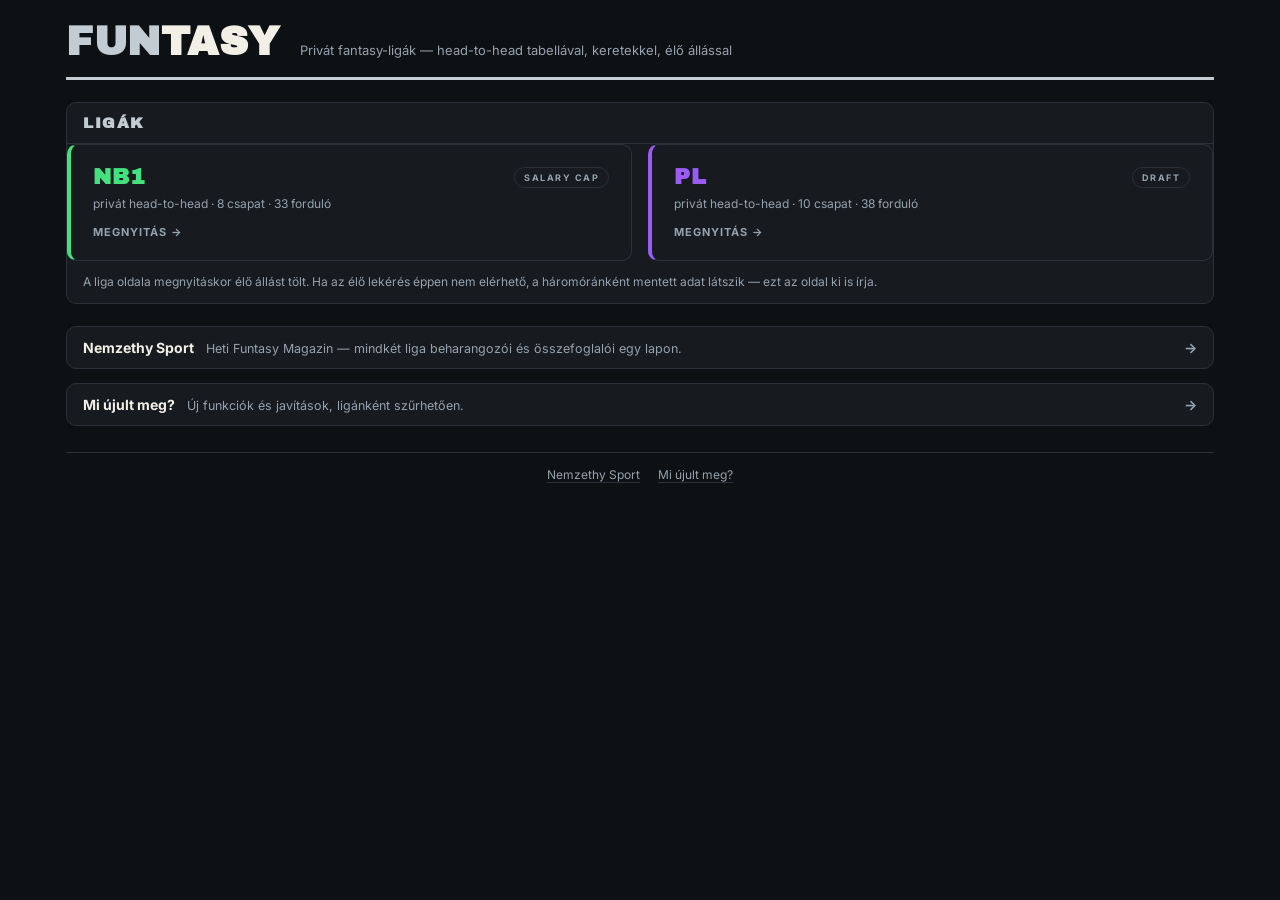
==== index.html @ 98ca0912 "One entry point for writing a piece, no article draft file naplo/cikk-elott.py is the first step of " ====
<!DOCTYPE html>
<html lang="hu">
<head>
<meta charset="UTF-8">
<meta name="viewport" content="width=device-width, initial-scale=1.0">
<title>FunTasy — ligák</title>
<link rel="preconnect" href="https://fonts.googleapis.com">
<link rel="preconnect" href="https://fonts.gstatic.com" crossorigin>
<!-- A betukeszlet-ivet NEM blokkolokent toltjuk. Egy sima <link rel=stylesheet>
     megallitja a lap megjeleneset, amig a Google valaszol: kimerve DOMContentLoaded
     57 ms helyett 12,6 MASODPERC, ha a fonts.googleapis.com nem elerheto - addig
     a lapon SEMMI nincs. A media="print" + onload trukk aszinkronna teszi: a
     tartalom azonnal latszik a tartalek betuvel (a `display=swap` miatt ugyis az
     lenne az elso festes), es a webfont akkor lep be, amikor megjott. -->
<link rel="stylesheet" media="print" onload="this.media='all';this.onload=null"
      href="https://fonts.googleapis.com/css2?family=Archivo+Black&family=Inter:wght@400;600;700&family=JetBrains+Mono:wght@500;700&display=swap">
<noscript><link rel="stylesheet"
      href="https://fonts.googleapis.com/css2?family=Archivo+Black&family=Inter:wght@400;600;700&family=JetBrains+Mono:wght@500;700&display=swap"></noscript>
<link rel="stylesheet" href="funtasy.css?v=115">
</head>
<body class="kezdolap">
<div class="wrap">
<noscript><div class="note nojs">Ehhez az oldalhoz <b>JavaScript</b> kell: a táblázatokat a
  böngésző tölti fel a mentett adatokból. JavaScript nélkül csak az üres keret látszik.</div></noscript>
<header>
  <h1><span class="fun">FUN</span>TASY</h1>
  <div class="sub">Privát fantasy-ligák — head-to-head tabellával, keretekkel, élő állással</div>
</header>

<div class="panel">
  <h2>Ligák</h2>
  <div class="ligakartyak" id="ligak"></div>
  <div class="note">A liga oldala megnyitáskor élő állást tölt. Ha az élő lekérés éppen
  nem elérhető, a háromóránként mentett adat látszik — ezt az oldal ki is írja.</div>
</div>

<a class="ujdonsagsor" href="nemzethy/">
  <span class="cim">Nemzethy Sport</span>
  <span class="leiras">Heti Funtasy Magazin — mindkét liga beharangozói és összefoglalói egy lapon.</span>
  <span class="tovabb">→</span>
</a>
<a class="ujdonsagsor" href="valtozasok/">
  <span class="cim">Mi újult meg?</span>
  <span class="leiras">Új funkciók és javítások, ligánként szűrhetően.</span>
  <span class="tovabb">→</span>
</a>
<div class="lablec" id="lablec"></div>
</div>

<script src="funtasy.js?v=115"></script>
<script>
// A kartyak ugyanabbol a listabol keszulnek, mint a liga-oldalak valtosavja
// (funtasy.js -> LIGAK), tehat uj liga felvetele ott egyetlen sor.
// A kartyan a liga neve mellett a JATEKMODJA is ott van (salary cap / draft),
// mert az mondja meg, milyen szabalyok szerint megy. Ha egyszer sok liga lesz,
// ugyanez a mezo (l.tipus) adja majd a csoportositast is.
document.getElementById('ligak').innerHTML = FunTasy.LIGAK.map(l =>
  `<a class="ligakartya" data-liga="${FunTasy.esc(l.id)}" data-tipus="${FunTasy.esc(l.tipus)}" href="${FunTasy.esc(l.mappa)}">
     <div class="fejsor">
       <h2>${FunTasy.esc(l.nev)}</h2>
       <span class="tipuscimke">${FunTasy.esc(l.tipusNev)}</span>
     </div>
     <div class="kartyaleiras">${FunTasy.esc(l.leiras)}</div>
     <span class="tovabb">Megnyitás →</span>
   </a>`).join('');
FunTasy.renderLablec('');
FunTasy.verzioOr();   // elavult lap -> egyszeri ujratoltes
</script>
</body>
</html>
---- funtasy.css ----
/* FunTasy Liga - kozos stiluslap.
   Hasznalja: index.html, draft.html.
   Korabban ez a blokk minden oldalban kulon szerepelt; azert kerult kulon
   fajlba, hogy a lapok ne tudjanak elcsuszni egymastol. Nincs build lepes:
   ez egy sima statikus fajl, amit a bongeszo <link>-kel tolt be. */
:root{--bg:#0B1F16;--panel:#12291D;--panel2:#0E2418;--line:#2E4A38;--ink:#F2EFE6;--dim:#9DB3A4;
--amber:#FFB020;--magenta:#E5378B;--win:#3DDC84;--lose:#E5533D;--draw:#9DB3A4;
--valtozo:#FFC24B;--ideiglenes:#FF8A3D;
/* Betukeszletek EGY helyen, tartalek-sorral. Ket ok:
   1. A Google Fonts kulso szolgaltatas - ha lassu vagy nem elerheto, a
      `display=swap` miatt a tartalek betuvel indul a lap. Tartalek nelkul az
      a bongeszo alapertelmezese (tipikusan talpas Times), vagyis a szamok
      hirtelen mas szelesseggel allnak: a tablazat ugral egyet.
   2. A harom csalad korabban 60+ helyen volt beirva; egy csere 60 helyen
      jelentett szerkesztest. */
--fo:Inter,system-ui,-apple-system,"Segoe UI",Roboto,sans-serif;
--mono:"JetBrains Mono",ui-monospace,SFMono-Regular,Menlo,Consolas,monospace;
--cim:"Archivo Black",Impact,system-ui,sans-serif}
/* ===== Liga-temak =====
   Az alapertelmezett (a :root fenti szinei) az NB1-oldal. A PL-oldal a
   body.liga-pl osztallyal a Premier League szinvilagara valt: lila alap,
   PL-zold kiemeles, cian cimke. A valtozonevek tortenetiek (--amber a fo
   kiemeles, --magenta a masodlagos), az ertekuk temankent mas. */
body.liga-pl{--bg:#150B22;--panel:#1F1233;--panel2:#180D29;--line:#3C2B5E;
  --amber:#00E08C;--magenta:#3EDBE0}
/* A kezdolap egyik ligahoz sem tartozik, ezert sajat, SEMLEGES palettat kap
   (grafit alap, ezustos kiemeles). Enelkul az alapertelmezett :root szineit
   hasznalna, vagyis ugy nezne ki, mintha az NB1 oldala volna. Igy a lapon a
   ket ligaszin (zold / lila) az egyetlen szinfolt - epp azt kell nezni. */
body.kezdolap{--bg:#0E1114;--panel:#171B20;--panel2:#12161A;--line:#2A3138;
  --ink:#F2EFE6;--dim:#95A1AC;--amber:#C3CBD3;--magenta:#8B98A5}
/* Az NB1-oldal cime trikolor: FUN piros, TASY feher (alapszin), NB1 zold.
   Csak a cim harom betucsoportja - kiemelesre a piros szandekosan nincs
   hasznalva, hogy ne hasson felszolitasnak. */
body.liga-nb1 h1 .fun{color:#E0433D}
body.liga-nb1 h1 .tag{color:#43E27F}
*{box-sizing:border-box;margin:0;padding:0}
/* NINCS overflow-x:hidden. Egy ideig itt allt, hogy semmi ne tudjon
   oldalra kilogni - csakhogy az iOS Safari a html-re tett vizszintes
   vagastol sajat gorgeto-dobozza teszi az elemet, es a lendulettel valo
   gorgetes elromlik: a lap nem indul el, megremeg, elindul, majd
   visszaszalad. A leghosszabb lapon a legrosszabb.
   Amit vedett volna, azt most meres orzi (tesztek/vizszintes.teszt.js):
   egyetlen oldal sem log ki oldalra 320 pixelen sem, nyitott meccs-
   adatlappal sem - tehat a vagasra nem volt szukseg, csak a kara volt meg. */
html,body{max-width:100%}
img,table{max-width:100%}
body{background:var(--bg);color:var(--ink);font-family:var(--fo);min-height:100vh}
.wrap{max-width:1180px;margin:0 auto;padding:20px 16px 60px}
/* JS nelkul a lapon csak az ures vaz all (a tablazatokat a bongeszo tolti
   fel a mentett adatbol). Ne ugy nezzen ki, mintha elromlott volna: mondjuk
   meg. Csak <noscript>-ben latszik, tehat a rendes latogatot nem zavarja. */
.nojs{margin:0 0 18px;border-left:3px solid var(--amber);padding-left:10px}
header{display:flex;flex-wrap:wrap;align-items:baseline;gap:12px 20px;border-bottom:3px solid var(--amber);padding-bottom:14px;margin-bottom:22px}
h1{font-family:var(--cim);font-size:clamp(26px,5vw,40px);letter-spacing:.5px}
h1 .fun{color:var(--amber)}h1 .tag{color:var(--magenta)}
.sub{color:var(--dim);font-size:13px}
#status{font:500 12px var(--mono);color:var(--dim);width:100%;min-height:16px}
#status.err{color:var(--lose)}#status.ok{color:var(--win)}
/* Nem hiba, de nem is naprakesz: a fordulo lezarult, a tarolt adatban meg
   nincs benne az eredmeny (a gyujto 3 orankent fut). */
#status.varakozik{color:var(--amber)}
.grid{display:grid;grid-template-columns:minmax(0,1.4fr) minmax(0,1fr);gap:22px}
.grid>*{min-width:0}
@media(max-width:900px){
  /* Egy oszlop: a ket burkolo div `display:contents`-szel eltunik a
     layoutbol, igy a panelek KOZVETLEN flex-elemek lesznek, es az `order`
     rajuk hat. Enelkul a bal oszlop egesze elozne meg a jobbat, es a
     jatekoslista a lap kozepere kerulne. */
  .grid{display:flex;flex-direction:column}
  .grid>div{display:contents}
  #jlPanel{order:9}
}
.panel{min-width:0;background:var(--panel);border:1px solid var(--line);border-radius:10px;overflow:hidden;margin-bottom:22px}
.panel h2{min-width:0;flex-wrap:wrap;font-family:var(--cim);font-size:15px;letter-spacing:1.5px;text-transform:uppercase;color:var(--amber);
padding:12px 16px;border-bottom:1px solid var(--line);display:flex;align-items:center;gap:10px}
table{width:100%;border-collapse:collapse;font-size:14px}
th{font:600 11px var(--fo);letter-spacing:1px;text-transform:uppercase;color:var(--dim);text-align:right;padding:8px 10px;border-bottom:1px solid var(--line)}
th:first-child,th:nth-child(2){text-align:left}
td{padding:9px 10px;border-bottom:1px solid var(--panel2);text-align:right;font-family:var(--mono);font-size:13.5px}
td.name{font-family:var(--fo);font-weight:700;text-align:left;font-size:14px}
/* A flex a monogram vedelme miatt kell (kulonben a sor vegi ellipszis
   eppen azt vagja le) - DE flex konteneren a szoveg es a span kozotti
   szokoz elveszik, ezert a tavolsagot gap adja. E nelkul "WhiteARS" allt
   a "White ARS" helyett.

   A FLEX A CELLAN BELUL VAN, NEM A CELLAN. Amig a `td.name` maga volt a
   flex kontener, a cella kikerult a tablazat-elrendezesbol (a bongeszo
   nevtelen tablazat-cellaba burkolja), es IPHONE-ON A RAGADAS NEM MUKODOTT
   rajta: vizszintes gorgetesnel a SZAKVEZETO fejlec allva maradt (azon
   nincs flex), a nevek viszont elcsusztak a szamok ala. Chromiumban ez nem
   latszott - ott a sticky a flexes cellan is fog. */
td.name .nevsor{display:flex;align-items:center;min-width:0;gap:6px}
/* a poszt-chip sajat margoja a gap-pel duplazna */
td.name .ppos{margin-right:0}
td.rank{text-align:left;color:var(--dim);width:30px}
tr.leader td.rank{color:var(--amber)}
td.pont{color:var(--amber);font-weight:700;font-size:15px}
.pos{color:var(--win)}.neg{color:var(--lose)}
/* A pont-bontas egy sora kaphat allapot-jelzest. Ma egy hasznalja: a PL
   bonusz-sora. Az FPL a bonuszt a meccs alatt is szamolja a BPS-tablabol
   (tehat percrol percre valtozhat), lefujaskor rogzul, es csak kesobb, az
   atnezes utan lesz hivatalos. A HARMADIK allapot - a mar hivatalos bonusz -
   szandekosan JELOLETLEN: a szezon nagy reszeben minden bonusz vegleges,
   igy a jeloles ritka, es ezert feltuno.
   A ket szin temafuggetlen (az --amber ligankent mast jelent), es sosem all
   magaban: a sor neve melle mindig kerul rovid magyarazo szoveg is. */
.acctable td.b-valtozik,.acctable .sormegj.b-valtozik{color:var(--valtozo)}
.acctable td.b-ideiglenes,.acctable .sormegj.b-ideiglenes{color:var(--ideiglenes)}
.acctable .sormegj{font-size:11px;font-weight:500}
/* ===== Lablec (mindharom oldalon + a valtozasnaplon) ===== */
.lablec{margin-top:26px;padding-top:14px;border-top:1px solid var(--line);
  font-size:12px;color:var(--dim);text-align:center}
.lablec a{color:var(--dim);text-decoration:none;border-bottom:1px solid var(--line)}
.lablec a:hover{color:var(--ink);border-bottom-color:var(--dim)}
.lablec a + a{margin-left:18px}

/* ===== Valtozasnaplo =====
   Felhasznaloi naplo, ket szurosorral: tipus es liga. A liga CIMKE, tehat
   egy bejegyzes tobbhoz is tartozhat, es barmelyikre szurve elojon.
   A .panel-nek nincs sajat belso margoja (a gyerekei adjak), ezert itt
   minden sav maga gondoskodik rola - kulonben a szoveg a keretnek er. */
.vlt-szurok{display:flex;flex-wrap:wrap;gap:14px 32px;padding:16px 20px;
  border-bottom:1px solid var(--line)}
.vlt-szurocsoport{display:flex;align-items:center;gap:10px}
/* A ket szurosor kulon-kulon "Mind" gombbal indul; felirat nelkul nem
   derulne ki, melyik mihez tartozik. */
.vlt-szurocim{font:700 10px var(--fo);letter-spacing:1.5px;text-transform:uppercase;
  color:var(--dim);white-space:nowrap}
.vlt-szurosor{display:flex;flex-wrap:wrap;gap:6px}
.vlt-chip{background:var(--panel2);border:1px solid var(--line);color:var(--dim);
  padding:5px 13px;border-radius:999px;cursor:pointer;font:600 12px var(--fo)}
.vlt-chip:hover{color:var(--ink);border-color:var(--dim)}
.vlt-chip.on{background:var(--ink);border-color:var(--ink);color:var(--bg)}
/* A ligak kulon-kulon kapcsolhatok (tobb is lehet egyszerre), a tipus viszont
   egy valasztas. A pipa teszi lathatova, hogy itt tobbet is be lehet jelolni;
   a "Mind" gomb (az elso) nem kap pipat, mert az a kijelolesek torlese. */
#ligaSzuro .vlt-chip.on:not(:first-child)::before{content:'✓ ';font-weight:700}
.vlt-ures{color:var(--dim);font-size:13px;padding:22px 20px;line-height:1.5}
.vlt-datum{font:700 10px var(--mono);letter-spacing:1.5px;text-transform:uppercase;
  color:var(--dim);background:var(--panel2);padding:9px 20px;
  border-bottom:1px solid var(--line)}
.vlt-tetel{padding:18px 20px;border-bottom:1px solid var(--line)}
.vlt-nap:last-child .vlt-tetel:last-child{border-bottom:0}
.vlt-fejsor{display:flex;flex-wrap:wrap;gap:6px;align-items:center;margin-bottom:8px}
.vlt-tipus{font:700 9px var(--fo);letter-spacing:1.5px;text-transform:uppercase;
  padding:3px 9px;border-radius:999px;border:1px solid currentColor}
.vlt-tipus.t-funkcio{color:var(--win)}
.vlt-tipus.t-bugfix{color:var(--valtozo)}
.vlt-liga{font:700 9px var(--mono);letter-spacing:1px;text-transform:uppercase;
  color:var(--dim);background:var(--panel2);border:1px solid var(--line);
  padding:3px 8px;border-radius:999px}
.vlt-tetel h3{font:700 15px var(--fo);margin:0 0 5px;line-height:1.35}
.vlt-tetel p{font-size:13px;color:var(--dim);line-height:1.6;margin:0;max-width:68ch}
/* A kezdolapi sor a naplohoz. Szandekosan NEM liga-kartya: a ligak a fo
   dolog a lapon, ez csak egy melleklet - ugyanakkora kartyakent elvinne a
   figyelmet. */
.ujdonsagsor{display:flex;align-items:baseline;gap:12px;margin-top:14px;
  padding:12px 16px;background:var(--panel);border:1px solid var(--line);
  border-radius:10px;text-decoration:none;color:var(--dim)}
.ujdonsagsor:hover{border-color:var(--dim)}
.ujdonsagsor:hover .cim{color:var(--ink)}
.ujdonsagsor .cim{font:700 14px var(--fo);color:var(--ink)}
.ujdonsagsor .leiras{font-size:12.5px;flex:1}
.ujdonsagsor .tovabb{font:700 14px var(--fo)}
@media(max-width:520px){
  .vlt-szurok{gap:12px 0;flex-direction:column;padding:14px 14px}
  .vlt-szurocsoport{align-items:flex-start;flex-direction:column;gap:6px}
  .vlt-datum{padding:8px 14px}
  .vlt-tetel{padding:15px 14px}
  .vlt-tetel p{font-size:12.5px}
  .ujdonsagsor{flex-direction:column;gap:4px}
  .ujdonsagsor .tovabb{display:none}
}
.clickable{cursor:pointer;text-decoration:underline;text-decoration-color:var(--line);text-underline-offset:3px}
.clickable:hover{color:var(--amber)}
.form{display:inline-flex;gap:3px;vertical-align:middle}
.dot{width:9px;height:9px;border-radius:2px;display:inline-block}
.dot.GY{background:var(--win)}.dot.V{background:var(--lose)}.dot.D{background:var(--draw)}
.roundnav{display:flex;align-items:center;gap:8px;margin-left:auto}
.roundnav button{background:var(--panel2);border:1px solid var(--line);color:var(--ink);width:30px;height:30px;border-radius:6px;cursor:pointer;font-size:15px}
.roundnav select{background:var(--panel2);border:1px solid var(--line);color:var(--ink);padding:5px 8px;border-radius:6px;font:600 13px var(--fo)}
.match{display:grid;grid-template-columns:1fr auto 1fr;align-items:center;gap:10px;padding:13px 16px;border-bottom:1px solid var(--panel2);cursor:pointer}
.match:hover{background:var(--panel2)}
/* A nev+monogram par: a NEV rovidul (.nv), a monogram sosem - szuk helyen
   eppen az azonositja a csapatot. Ezert flex, nem text-align. */
.match .h,.match .v{display:flex;align-items:center;gap:0;font-weight:700;min-width:0}
.match .h{justify-content:flex-end}
.match .v{justify-content:flex-start}
.nv{min-width:0;overflow:hidden;text-overflow:ellipsis;white-space:nowrap}
.mgr{flex:none}
.match .winner{color:var(--amber)}
.score{font-family:var(--mono);font-weight:700;font-size:16px;background:var(--panel2);border:1px solid var(--line);border-radius:6px;padding:5px 10px;white-space:nowrap;min-width:130px;text-align:center}
.score .na{color:var(--dim);font-weight:500}
.matrix{padding:14px;overflow-x:auto;-webkit-overflow-scrolling:touch}
.tablewrap{overflow-x:auto;-webkit-overflow-scrolling:touch;max-width:100%}
.tablewrap table{min-width:100%}
/* A RAGADO CELLAKHOZ `separate` KELL. A WebKit (tehat iPhone-on MINDEN
   bongeszo, a Chrome is) `border-collapse:collapse` mellett nem ragasztja
   megbizhatoan a tablazat-cellakat. Megmerve: a `separate` +
   `border-spacing:0` a rajzolaton semmit nem valtoztat (tabla 310x652 px,
   sormagassag 35 px mindket modban) - a keretek a td/th sajat
   border-bottom-jabol jonnek, felso keret nincs, tehat nincs mit
   megdupláznia. */
.tablewrap table,.matrix table{border-collapse:separate;border-spacing:0}
/* Vizszintes gorgetesnel a HELYEZES es a NEV all - a tobbi oszlop csuszik
   alattuk. A ket ragadt oszlop nem allhat ugyanazon a `left:0`-n: a helyezes
   (magasabb z-index) rafeklidt a nevre, es a nev eleje eltunt alatta. Ezert
   kap a helyezes ROGZITETT szelesseget, es pont ennyi a nev eltolasa.
   A jobb szeli vonal mutatja, hol vegzodik az allo resz. */
.tablewrap td.rank,.tablewrap th:first-child{position:sticky;left:0;background:var(--panel);z-index:2;width:34px;min-width:34px;max-width:34px;box-sizing:border-box}
.tablewrap td.name,.tablewrap th:nth-child(2){position:sticky;left:34px;background:var(--panel);z-index:1;box-shadow:1px 0 0 var(--line)}
.matrix table{font-size:11px}
/* Ugyanaz a gorgetes az EGYMAS ELLEN tablaban: a sor eleji nev all. */
.matrix tr>th:first-child{position:sticky;left:0;background:var(--panel);z-index:1;box-shadow:1px 0 0 var(--line)}
.matrix td,.matrix th{padding:5px 6px;text-align:center;font-family:var(--mono)}
.matrix td.w{color:var(--win)}.matrix td.l{color:var(--lose)}.matrix td.d{color:var(--draw)}.matrix td.x{color:#3a5245}
.matrix td.mx{cursor:pointer}
.matrix td.mx:hover{background:var(--panel2);outline:1px solid var(--line)}
.note{color:var(--dim);font-size:12px;padding:12px 16px;line-height:1.5}

/* ===== Ligavalto sav (minden liga-oldal tetejen) es a kezdolap =====
   A sav tartalma a funtasy.js LIGAK listajabol keszul, tehat uj liga
   felvetelehez itt nincs teendo. Az aktiv ful az adott liga sajat
   kiemelo szinet kapja (--amber temankent mas). */
/* EGY SOR, mindig. Korabban flex-wrap:wrap allt itt, es keskeny kepernyon az
   ujsag gombja onallo, harmadik sorba esett - nem oda tervezve, hanem mert
   nem fert ki. A ligafulek sava zsugorodhat es gorgethet, a gomb nem. */
.liganav{display:flex;align-items:center;gap:14px;margin-bottom:16px;flex-wrap:nowrap}
.liganav .markanev{font-family:var(--cim);font-size:12px;letter-spacing:2px;
  color:var(--dim);text-decoration:none;text-transform:uppercase}
.liganav .markanev:hover{color:var(--ink)}
.liganav .ligak{display:flex;gap:6px;overflow-x:auto;min-width:0;flex:0 1 auto;
  scrollbar-width:none}
.liganav .ligak::-webkit-scrollbar{display:none}
.ligalink{padding:5px 13px;border:1px solid var(--line);border-radius:999px;color:var(--dim);
  text-decoration:none;font:600 12px var(--fo);white-space:nowrap;transition:color .12s,border-color .12s}
.ligalink:hover{color:var(--ink);border-color:var(--dim)}
.ligalink.on{background:var(--amber);border-color:var(--amber);color:#12140F;font-weight:700}
/* Az ujsag a felso sav jobb szelen: nem ligaful, hanem sajat belepesi pont,
   ezert masik forma - kitoltott helyett keretes, a liga kiemelo szinevel. */
.ujsaglink{margin-left:auto;flex:none;padding:5px 14px;border:1px solid var(--amber);
  border-radius:999px;color:var(--amber);text-decoration:none;font:700 12px var(--fo);
  white-space:nowrap;transition:background .12s,color .12s}
.ujsaglink:hover{background:var(--amber);color:#12140F}
.ujsaglink.on{background:var(--amber);color:#12140F}
/* Keskeny kepernyon a liga neve lemarad a gombrol (ugyis azon a liga oldalan
   allsz), es a markanev is zsugorodik - igy a sav egy sor marad 320 pixelen is. */
@media(max-width:430px){
  .liganav{gap:9px}
  .ujsaglink{padding:5px 11px;font-size:11.5px}
  .ujsagliga{display:none}
  .liganav .markanev{font-size:11px;letter-spacing:1px}
  .ligalink{padding:5px 10px;font-size:11.5px}
}

/* Kezdolap: ligavalaszto kartyak. A bal szeli sav az adott liga szine -
   ezek a temak fo kiemelo szinei (a kezdolapnak nincs sajat ligateamaja). */
.ligakartyak{display:grid;grid-template-columns:repeat(auto-fit,minmax(250px,1fr));gap:16px}
.ligakartya{display:block;text-decoration:none;color:inherit;background:var(--panel);
  border:1px solid var(--line);border-left:4px solid var(--dim);border-radius:10px;
  padding:20px 22px;transition:transform .12s,border-color .12s,background .12s}
.ligakartya:hover{transform:translateY(-2px);background:var(--panel2)}
.ligakartya .fejsor{display:flex;align-items:center;justify-content:space-between;gap:10px;margin-bottom:6px}
.ligakartya h2{font-family:var(--cim);font-size:22px;letter-spacing:1px;border:0;padding:0}
/* A ligatipus (salary cap / draft) nem dísz: ez mondja meg, milyen szabalyok
   szerint megy a liga. Ezert a kartyan is ott a helye, nem csak az alcimben. */
.tipuscimke{font:700 9px var(--fo);letter-spacing:1.5px;text-transform:uppercase;color:var(--dim);
  border:1px solid var(--line);border-radius:999px;padding:4px 9px;white-space:nowrap}
.ligakartya .kartyaleiras{font-size:12px;color:var(--dim);line-height:1.5}
.ligakartya .tovabb{display:inline-block;margin-top:12px;font:700 11px var(--fo);letter-spacing:1px;
  text-transform:uppercase;color:var(--dim)}
.ligakartya[data-liga="nb1"]{border-left-color:#43E27F}
.ligakartya[data-liga="nb1"]:hover{border-color:#43E27F}
.ligakartya[data-liga="nb1"] h2{color:#43E27F}
.ligakartya[data-liga="pl"]{border-left-color:#9B5CF6}
.ligakartya[data-liga="pl"]:hover{border-color:#9B5CF6}
.ligakartya[data-liga="pl"] h2{color:#9B5CF6}
.ligakartya:hover .tovabb{color:var(--ink)}

.mgr{display:inline-block;font:700 9px var(--mono);color:var(--dim);background:var(--panel2);
  border:1px solid var(--line);border-radius:3px;padding:1px 4px;margin-left:5px;vertical-align:middle;letter-spacing:.5px}
/* ===== overlay ===== */
.ov{position:fixed;inset:0;background:rgba(0,0,0,.75);display:none;align-items:flex-start;justify-content:center;padding:24px 12px;overflow-y:auto;-webkit-overflow-scrolling:touch;z-index:50;overscroll-behavior:contain}
.ov.open{display:flex}
.modal{background:var(--panel);border:1px solid var(--amber);border-radius:10px;width:100%;max-width:940px;padding:20px;position:relative}
.mclose{position:absolute;top:10px;right:14px;background:none;border:0;color:var(--dim);font-size:26px;cursor:pointer;line-height:1}
.mclose:hover{color:var(--ink)}
.mback{position:absolute;top:12px;right:48px;background:var(--panel2);border:1px solid var(--line);color:var(--ink);
  font-size:15px;line-height:1;padding:4px 10px;border-radius:6px;cursor:pointer}
.mback:hover{border-color:var(--amber)}
.mtitle{font-family:var(--cim);color:var(--amber);font-size:17px;margin-bottom:3px;padding-right:96px}
.msub{font-size:12px;color:var(--dim);margin-bottom:14px}
/* "frissítés… 1,2 mp" a modal alcime mellett, amig a percre friss lekeres
   tart. Csak lassu valasznal jelenik meg (lasd FunTasy.lassuJelzo). */
.frissjel{margin-left:8px;padding:1px 7px;border-radius:999px;
  background:var(--panel2);border:1px solid var(--line);
  font:500 11px var(--mono);color:var(--amber);white-space:nowrap}
.tabs{display:flex;gap:6px;margin-bottom:14px;flex-wrap:wrap}
.tab{background:var(--panel2);border:1px solid var(--line);color:var(--dim);padding:6px 14px;border-radius:6px;cursor:pointer;font:600 13px var(--fo)}
.tab.on{background:var(--amber);color:#1A1200;border-color:var(--amber)}
.sqwrap{display:grid;grid-template-columns:minmax(0,1fr) minmax(0,1fr);gap:20px}
.sqwrap>*{min-width:0}
.sqwrap.one{grid-template-columns:1fr;max-width:460px}
@media(max-width:760px){.sqwrap{grid-template-columns:minmax(0,1fr)}}
.sqcol h3{font-family:var(--cim);font-size:14px;letter-spacing:1px;color:var(--amber);padding-bottom:8px;
margin-bottom:6px;border-bottom:1px solid var(--line);display:flex;justify-content:space-between;align-items:baseline}
.sqcol h3 span{font-family:var(--mono);color:var(--ink);font-size:15px}
.plr{display:flex;align-items:center;gap:8px;padding:5px 4px;border-bottom:1px solid var(--panel2);font-size:13px}
.plr .nm{flex:1;min-width:0;overflow:hidden;text-overflow:ellipsis;white-space:nowrap}
.plr .tm{color:var(--dim);font-size:11px}
/* A jatekos harom szama elo forduloban (PL): jatszott perc, a meccs oraja,
   kezdo volt-e. Nyers ertekek - a ketto osszehasonlitasabol latszik, hogy
   palyan van-e; nem ertelmezunk helyette. */
.plr .perc{font-family:var(--mono);font-size:11.5px;color:var(--dim);
  text-align:right;white-space:nowrap;min-width:30px}
.plr .perc.mora{min-width:34px}
.plr .kezd{font:700 9px var(--fo);color:var(--dim);min-width:30px;text-align:center}
/* A perc-oszlopok fejlecsora: ugyanaz a racs, de cimkevel. Nem kattinthato,
   es halvanyabb a jatekossoroknal, hogy ne vigye el a figyelmet. */
.plr.plrfej{font:700 9px var(--fo);color:var(--dim);opacity:.75;
  padding:2px 4px 3px;border-bottom:1px solid var(--line);cursor:default}
/* A cimke nem lehet szelesebb a maga oszlopanal, kulonben elcsuszik a fejlec
   a szamoktol (a perccellak.teszt.js kozeppontra meri) - ezert nincs
   nagybetusites es betukoz, es ezert 30px a .kezd oszlop. */
.plrfej .perc,.plrfej .kezd,.plrfej .pts{font:inherit;color:inherit}
/* A jatekos meccse a pont-bontas folott: "ARS 2-1 BRE - 70. perc".
   Dupla forduloban ket sor kerul egymas ala. A nev NEM lehet .meccsfej:
   az a meccs-modal allas-doboza (lentebb), es a hatteres-lekerekitett
   stilusa rakaszkadolt erre a sorra - ugyanaz az utkozesfajta, mint
   egykor a .pos/.ppos. */
.bontasmeccs{display:flex;justify-content:space-between;align-items:baseline;gap:8px;
  font:600 11px var(--fo);color:var(--dim);padding:4px 6px;
  border-bottom:1px solid var(--line)}
.bontasmeccs b{font-family:var(--mono);font-weight:700;font-size:12.5px;color:var(--ink)}
.bontasmeccs .ora{font-family:var(--mono);color:var(--dim);white-space:nowrap}
.plr .pts{font-family:var(--mono);font-weight:700;min-width:52px;text-align:right}
/* ===== Zarasi valtozasok panel (PL fooldal) ===== */
/* A belso margokat a savok adjak (a .panel-nek nincs sajatja - ez a
   changelognal mar egyszer elcsuszott). */
#zarasSzuro{display:flex;gap:6px;flex-wrap:wrap;margin:2px 16px 4px}
#zarasBody{padding:0 16px 12px}
/* kattinthato nev a zarasi listaban: a jatekos a profiljat, a szakvezeto a
   keretet nyitja - ugyanaz a viselkedes, mint az oldal tobbi listajaban */
.kattint{cursor:pointer}
.kattint:hover{text-decoration:underline}
.zlista{display:grid;grid-template-columns:repeat(auto-fill,minmax(230px,1fr));gap:4px 22px}
.zcsapat h3{font-family:var(--cim);font-size:12px;letter-spacing:1px;color:var(--amber);
  margin:10px 0 2px}
.zsor{display:flex;align-items:center;gap:8px;padding:4px 2px;font-size:13px;
  border-bottom:1px solid var(--panel2)}
.zsor .znev{flex:1;min-width:0;overflow:hidden;text-overflow:ellipsis;white-space:nowrap}
.zsor .zert{font-family:var(--mono);font-size:12px;color:var(--dim);white-space:nowrap}
.zsor .zdiff{font-family:var(--mono);font-weight:700;min-width:34px;text-align:right}
.zsor .zirany{font:600 11px var(--fo);color:var(--dim)}
.zsor .zirany.pos{color:var(--win)}
/* ---- "Valtoztatasok" ful ----
   EGY OSZLOP, novekvo fordulo-sorrendben - ugyanugy, mint a Fordulok fulon.
   Az elso valtozat ket oszlopba tordelte a blokkokat es a legfrissebbel
   kezdett: a szem cikcakkban ugralt, es a sorrend is szembement a tobbi
   nezettel.
   A ket jobb szeli oszlop FIX SZELES, tehat a szamok egymas alatt allnak.
   Enelkul minden sorban mashol volt a pontkulonbseg. */
.valtlista{display:block}
.vakor{background:var(--panel2);border:1px solid var(--line);border-radius:8px;
  padding:8px 12px 10px;margin-bottom:12px}
.vafej{display:flex;align-items:baseline;justify-content:space-between;
  font-family:var(--cim);font-size:13px;letter-spacing:1px;color:var(--amber);
  padding-bottom:6px;border-bottom:1px solid var(--line);margin-bottom:4px}
.vafej .guardjel{font-size:13px;margin-left:0}
/* a meg le nem zart fordulo fejlecben: nincs szam, csak az ok */
.vafej .vamegj{font:600 11px var(--fo);letter-spacing:0;color:var(--dim);text-transform:none}
.varescim{font:600 10px var(--fo);letter-spacing:1.4px;text-transform:uppercase;
  color:var(--dim);margin:8px 0 2px}
.varescim:first-of-type{margin-top:4px}
.vasor{display:flex;align-items:center;gap:8px;padding:3px 0;font-size:13px}
.vasor .ppos{flex:none;width:34px;text-align:center}
.vasor .ppos.ures{background:none;border:none}
.vanev{flex:1;min-width:0;overflow:hidden;text-overflow:ellipsis;white-space:nowrap}
.vasor .vacimke{flex:none;font:600 11px var(--fo);color:var(--dim);white-space:nowrap;
  min-width:104px;text-align:right}
.vasor .vaert{flex:none;font-family:var(--mono);font-size:12px;color:var(--dim);
  white-space:nowrap;min-width:96px;text-align:right}
.vasor .zdiff{flex:none;font-family:var(--mono);font-weight:700;min-width:60px;
  text-align:right}
.vasor.vaures .vanev{color:var(--dim);font-style:italic}
.vasor.vaossz{border-top:1px solid var(--line);margin-top:6px;padding-top:6px}
.vasor.vaossz .vanev{font-family:var(--cim);font-size:11px;letter-spacing:1px;color:var(--dim)}
/* A PL-en kulon sor az, amit a ZARASI AUTOMATIKUS CSERE hozott: az nem a
   szakvezeto dontese, tehat nem is allhat a sajat tetelei kozott. */
.vasor.vagep .vanev,.vasor.vareszossz .vanev{font-family:var(--cim);font-size:11px;
  letter-spacing:1px;color:var(--dim);
  /* Ezek a sorok nem jatekosnevet visznek, hanem mondatot: harom pontra
     vagva ertelmetlenek ("Amit a gep a regi kereteden me..."). Toressel
     kifernek, a szam pedig a sor tetejehez igazodik. */
  white-space:normal;overflow:visible;text-overflow:clip;line-height:1.35}
.vasor.vagep,.vasor.vareszossz{align-items:flex-start}
.vasor.vareszossz{border-top:1px dashed var(--line);margin-top:6px;padding-top:6px}
@media(max-width:640px){
  /* Telefonon KET SOR, racsban: fent a poszt + nev + a lenyeg (a
     pontkulonbseg), alatta a magyarazat es a szamitas. Sima
     sortoresre bizva a szamok osszevissza csusztak - a nev ala kerultek,
     jobbra igazitas nelkul, es a sor olvashatatlan lett. Az ures cellak
     display:none-nal esnek ki, igy a masodik sor magassaga nulla, ha
     nincs mit oda irni. */
  .vasor{display:grid;grid-template-columns:34px minmax(0,1fr) auto;
    column-gap:8px;align-items:center;
    grid-template-areas:"pos nev dl" "pos cim ert"}
  .vasor .ppos{grid-area:pos;align-self:start;margin-top:2px}
  .vasor .vanev{grid-area:nev}
  .vasor .vacimke{grid-area:cim;text-align:left;min-width:0}
  .vasor .vaert{grid-area:ert;text-align:right;min-width:0}
  .vasor .zdiff{grid-area:dl}
  .vasor .vacimke:empty,.vasor .vaert:empty{display:none}
  .vakor{padding:8px 10px 10px}
}
/* kezdoallitasi hatekonysag: tabella-cella, h2h-jel, meccsfej-sor */
td.kezdpc{font-family:var(--mono);color:var(--dim)}
/* A Guardiola mutato jelzese a meccs-pont mellett. Ugyanaz a halvany,
   kisebb alak, mint a KEZD%-nal - a szin a .pos/.neg-bol jon, tehat a
   nulla ertek szandekosan szintelen. */
.guardjel{font-size:11px;margin-left:4px;opacity:.85}
td.guard,th[title^='Guardiola']{font-variant-numeric:tabular-nums;white-space:nowrap;
  padding-left:6px;padding-right:6px}
.kezdjel{font:500 10.5px var(--mono);color:var(--dim);margin-left:4px}
/* A ket ertek a SAJAT terfelehez igazodik (bal/jobb), ahogy a fejlec
   minden mas adata; kozepen a halvany cimke. */
.kezdsor{display:flex;justify-content:space-between;align-items:baseline;gap:10px;
  font:600 12px var(--fo);color:var(--ink);margin-top:9px}
.kezdsor .kezdbal{text-align:left}
.kezdsor .kezdjobb{text-align:right}
.kezdsor .kezdcim{font:600 10.5px var(--fo);letter-spacing:.5px;text-transform:uppercase;
  color:var(--dim);white-space:nowrap}
.kezdsor .kezdresz{font:500 11px var(--mono);color:var(--dim)}
/* a PL meccs-modaljaban az allas-doboz alatt kulon sorkent all */
#mBody > .kezdsor{margin:-4px 0 10px}
.flag{display:inline-block;width:14px;height:9px;margin-left:6px;vertical-align:middle;border-radius:1px;
  background:linear-gradient(to bottom,#CE2939 0 33.3%,#fff 33.3% 66.6%,#477050 66.6% 100%);border:1px solid rgba(0,0,0,.35)}
.ppos{display:inline-block;min-width:26px;text-align:center;background:var(--panel2);border:1px solid var(--line);
  border-radius:3px;font:700 9px var(--mono);color:var(--dim);padding:2px 4px;margin-right:6px}
.mult{font:600 10px var(--fo);color:var(--dim);margin-left:4px}
.raw{font-family:var(--mono);color:var(--dim);font-size:11px;min-width:42px;text-align:right}
.sumline{display:flex;justify-content:space-between;padding:6px 4px;border-top:1px solid var(--line);margin-top:6px;font-size:12px;color:var(--dim)}
.u21{background:#2E6BE5;color:#fff;font:700 9px var(--fo);border-radius:3px;padding:1px 4px}

/* ===== Fooldali jatekoslista + kereso =====
   A sor ugyanaz a .plr flex-sor, mint mindenhol maskul: sorszam, poszt, nev
   + klub, a jelenlegi tulajdonos, es a szezonpont. A tulajdonos-oszlop fix
   szeles es levagodik, mert a teljes kep ugyis a profilban van - a lista
   dolga az, hogy egy pillantasra lehessen benne keresni. */
.jlvezerlo{display:flex;flex-wrap:wrap;gap:6px;margin:0 0 8px}
.kereso{flex:1 1 100%;box-sizing:border-box;padding:7px 10px;
  background:var(--panel2);border:1px solid var(--line);border-radius:6px;
  color:var(--fg);font:400 13px var(--fo)}
.kereso:focus{outline:none;border-color:var(--accent)}
.kereso::placeholder{color:var(--dim)}
.jlszuro,.jlszam,.jltorol{flex:1 1 0;min-width:96px;box-sizing:border-box;
  padding:5px 7px;background:var(--panel2);border:1px solid var(--line);
  border-radius:6px;color:var(--fg);font:400 12px var(--fo)}
.jlszam::placeholder{color:var(--dim)}
.jlszuro:focus,.jlszam:focus{outline:none;border-color:var(--accent)}
.jltorol{cursor:pointer;color:var(--dim)}
.jltorol:hover{color:var(--fg);border-color:var(--accent)}
/* kattinthato fejlec: a nyil jelzi, mi szerint all a sorrend */
.jlfej{border-bottom:1px solid var(--line)}
.jlfejcella{cursor:pointer;user-select:none}
.jlfejcella:hover{color:var(--fg)}
.jlfejcella.rendez{color:var(--accent)}
.jlfejcella i{font-style:normal;font-size:8px;margin-left:3px}
/* A fejleccellak ugyanazt a layout-osztalyt viselik, mint az adatcellak,
   csak a diszitest vesszuk le roluk (a .ppos chip-kerete, a monospace szam),
   kulonben a fejlec nem az oszlopok folott allna. */
.jlar,.jlkpc{min-width:38px;text-align:right;font-family:var(--mono);
  font-size:11.5px;color:var(--dim)}
.jlfej .jlar,.jlfej .jlkpc{font:inherit;color:inherit}
.jllabsor{display:flex;align-items:center;flex-wrap:wrap;gap:8px;padding:8px 0 0}
.jllabsor .jllab{flex:1;min-width:120px;padding:0}
.jlmeret{flex:none;padding:3px 6px;background:var(--panel2);border:1px solid var(--line);
  border-radius:6px;color:var(--dim);font:400 11.5px var(--fo)}
.jllapozo{display:flex;align-items:center;gap:3px}
.jllapoz{flex:none;min-width:28px;padding:3px 7px;background:var(--panel2);
  border:1px solid var(--line);border-radius:6px;color:var(--fg);cursor:pointer;
  font:400 12px var(--fo);text-align:center}
.jllapoz:hover:not(:disabled){border-color:var(--accent)}
.jllapoz:disabled{opacity:.35;cursor:default}
.jllapoz.most{background:var(--accent);border-color:var(--accent);color:#111;font-weight:700}
.jlkihagy{color:var(--dim);padding:0 2px}
.jlklub{min-width:56px;max-width:56px;overflow:hidden;text-overflow:ellipsis;
  white-space:nowrap;font-size:11px;color:var(--dim)}
.jlfej .jlklub,.jlfej .jltulaj,.jlfej .pts{font:inherit;color:inherit}
.jlfej .ppos{background:none;border:0;padding:0;font:inherit;color:inherit;
  text-align:left}
.jlfej .jltulaj{display:block;text-align:right}
.jlfej .nm{flex:1;min-width:0}
.jlsor{cursor:pointer}
.jlsor:hover{background:rgba(255,255,255,.045)}
.jlsor .rank{min-width:26px;color:var(--dim);font-size:11px;text-align:right}
.jltulaj{min-width:112px;max-width:112px;display:flex;justify-content:flex-end;
  gap:4px;font-size:11px;color:var(--fg)}
.jlnev{overflow:hidden;text-overflow:ellipsis;white-space:nowrap;
  display:flex;gap:3px;justify-content:flex-end}
.jlnev .tag{flex:none}
.jltobb{flex:none;color:var(--dim)}
.jltulaj.nincs{display:block;text-align:right;color:var(--dim);font-style:italic;
  overflow:hidden;text-overflow:ellipsis;white-space:nowrap}
.jltores{display:none}
@media(max-width:720px){
  /* Telefonon het oszlop nem fer egy sorba: a nev vagodna le, pedig az a
     legfontosabb. Oszlopot viszont NEM rejtunk el - akkor szurhetetlen es
     rendezhetetlen lenne -, hanem KET SORRA bontjuk:
       1. sor: sorszam, poszt, nev, pont
       2. sor: klub, keret%, ar, kinel van (kiirt felirattal, mert magukban
               a szamok nem mondanak semmit)
     A tordelest a .jltores vegzi: az `order` maga NEM tor sort, ahhoz kell
     egy teljes szelessegu elem a ket csoport kozott. A fejleccellak ugyanigy
     tordelnek, tehat a rendezes mindegyik oszlopra megmarad. */
  .jlsor,.jlfej{flex-wrap:wrap;row-gap:3px}
  .jltores{display:block;order:1;flex-basis:100%;height:0;margin:0}
  .jlsor .rank,.jlsor .ppos,.jlsor .nm,.jlsor .pts,
  .jlfej .rank,.jlfej .ppos,.jlfej .nm,.jlfej .pts{order:0}
  .jlsor .jlklub,.jlsor .jlkpc,.jlsor .jlar,.jlsor .jltulaj,
  .jlfej .jlklub,.jlfej .jlkpc,.jlfej .jlar,.jlfej .jltulaj{font-size:10.5px}
  /* a masodik sor olvasasi rendje: klub - keret% - ar, es a vegen jobbra
     zarva a "kinel van" (a DOM-ban a tulajdonos elobb all, mert szeles
     kepernyon ott a helye) */
  .jlsor .jlklub,.jlsor .jlkpc,.jlsor .jlar,
  .jlfej .jlklub,.jlfej .jlkpc,.jlfej .jlar{order:2}
  .jlsor .jltulaj,.jlfej .jltulaj{order:3}
  .jlsor .jlklub,.jlfej .jlklub{min-width:0;max-width:none;padding-left:2px}
  .jlsor .jlkpc,.jlsor .jlar,.jlfej .jlkpc,.jlfej .jlar{min-width:0;text-align:left}
  .jlsor .jlkpc::before{content:'keret ';color:var(--dim)}
  .jlsor .jlar::before{content:'ár ';color:var(--dim)}
  .jlsor .jltulaj,.jlfej .jltulaj{flex:1;min-width:0;max-width:none;
    display:flex;justify-content:flex-end;padding-right:2px}
  .jlsor .jltulaj::before{content:'kinél van: ';color:var(--dim);white-space:pre}
}

/* ===== Jatekosprofil =====
   A fejlec a jatekos alapadatai, alatta fordulonkenti sorok. A sor ugyanaz
   a .plr flex-sor, mint a keretben (igy az accordion CSS-e valtozatlanul
   mukodik), egyetlen kulonbseggel: TORDELHET, es a "kinel volt" resz egy
   teljes szelessegu masodik sorba kerul. Ez azert kell, mert az NB1-ben
   ugyanaz a jatekos EGY forduloban tobb szakvezetonel is lehetett - egy
   sorba zsufolva vagy levagodna, vagy szetlokne az oszlopokat. */
/* A bontas aljan allo "Teljes jatekosprofil" sor. Linknek latszik, nem
   sornak: a szoveg es a nyil EGYUTT all (a ket vegre huzva ugy nezett ki,
   mint ket kulon dolog), es a hover alahuzza. */
.profnyito{margin-top:4px;padding:6px 0 2px;border-top:1px solid var(--line);
  font:600 12px var(--fo);color:var(--accent);cursor:pointer;
  display:flex;align-items:center;gap:4px}
.profnyito span{font-size:11px;transition:transform .12s}
.profnyito:hover{text-decoration:underline}
.profnyito:hover span{transform:translateX(2px)}
.proffej{border-bottom:1px solid var(--line);padding-bottom:10px;margin-bottom:10px}
.profnev{display:flex;align-items:center;gap:6px;font-size:15px}
.profnev .tm{color:var(--dim);font-size:11px}
.ptenyek{display:flex;flex-wrap:wrap;gap:6px 18px;margin-top:8px}
.ptny{display:flex;align-items:baseline;gap:5px;font-size:12px;color:var(--dim)}
.ptny b{font-family:var(--mono);color:var(--fg)}
.profsor{flex-wrap:wrap}
.profsor .pallas{font-family:var(--mono);font-size:11.5px;color:var(--dim);
  min-width:42px;text-align:right}
.profsor .pjegyzet{font:400 11px var(--fo);color:var(--dim)}
.ptulajok{flex-basis:100%;display:flex;flex-wrap:wrap;gap:4px 12px;
  font-size:11px;color:var(--dim);padding-left:2px}
.ptul b{color:var(--fg);font-weight:600}
.ptul.nincs{font-style:italic}
/* a liga egeszere vetitett aranyok a tulajdonos-felsorolas VEGEN. Sajat
   sorvegre tolva (margin-left:auto), hogy a nevek es a szazalekok ne
   folyjanak ossze; ha nem fer ki, a flexbox amugy is uj sorba teszi. */
.pelval{color:var(--dim);opacity:.6;margin:0 2px}
/* A fordulo ara a profil soraban: a pontszam elott all, monoban, hogy a
   fordulok egymas alatt osszehasonlithatok legyenek. A valtozas csak akkor
   jelenik meg, ha volt - az allando ar mellett a "+0" csak zaj. */
.plr .par{font-family:var(--mono);font-size:11.5px;color:var(--dim);
          min-width:56px;text-align:right;white-space:nowrap}
.plr .par .pardl{margin-left:4px;font-size:10px;font-weight:700}
.plr .par .pardl.pos{color:var(--win)}
.plr .par .pardl.neg{color:var(--lose)}
@media(max-width:420px){.plr .par{min-width:44px}.plr .par .pardl{display:none}}

.parany{margin-left:auto;white-space:nowrap;font-size:11px;color:var(--dim)}
.parany b{font-family:var(--mono);color:var(--fg);font-weight:700}

/* pont-bontas accordion: a data-acc jelolt jatekos-sor kattinthato, alatta
   nyilik a panel (FunTasy.accToggle). A "meg nem jatszott" jelzes a .pts
   helyen kotojelkent jelenik meg, kulon stilust nem kivan.
   A kattinthatosagot a nev utani nyil (.accarr) jelzi - azert ott, es nem a
   sor vegen, mert a nev utani hely a legvedettebb: az ellipszis eloszor a
   klub-cimket vagja le. Hover csak egerrel van, a nyil telefonon is latszik. */
.plr[data-acc]{cursor:pointer}
.plr[data-acc]:hover{background:rgba(255,255,255,.045)}
.plr.open{background:rgba(255,255,255,.07)}
.accarr{display:inline-block;margin-left:5px;color:var(--dim);font-size:9px;
  transform:translateY(-1px);transition:transform .15s}
.plr.open .accarr{transform:translateY(-1px) rotate(180deg)}
.acchint{font-size:11.5px;color:var(--dim);margin:0 0 12px}

/* ===== Article strip on the match page =====
   Collapsed it is a single line: a tag, the opening sentence clipped to one
   row, and the same arrow the player rows use. That fixed height is the
   point - the squad columns sit where they would without it, and the text
   only takes space once the reader asks for it. */
.artstrip{border:1px solid var(--line);border-radius:10px;background:var(--panel2);margin:0 0 14px}
.artstriphead{display:flex;align-items:center;gap:9px;padding:9px 12px;cursor:pointer;
  list-style:none;font-size:12px}
.artstriphead::-webkit-details-marker{display:none}
.artstriphead:hover{background:rgba(255,255,255,.045)}
.artstriptag{flex:none;font:700 10px var(--fo);letter-spacing:.06em;text-transform:uppercase;
  color:var(--amber);border:1px solid var(--line);border-radius:999px;padding:3px 8px}
/* min-width:0 is what lets the ellipsis happen inside a flex row */
.artstriplead{flex:1 1 auto;min-width:0;color:var(--dim);
  overflow:hidden;text-overflow:ellipsis;white-space:nowrap}
.artstrip .accarr{flex:none;margin:0}
.artstrip[open] .accarr{transform:translateY(-1px) rotate(180deg)}
.artstripbody{padding:0 14px 13px;border-top:1px solid var(--line)}
.artstripbody p{margin:12px 0 0;font-size:13.5px;line-height:1.65;color:var(--ink)}
@media(max-width:560px){.artstripbody p{font-size:13px}}

/* ===== Az iras ertekelese =====
   A ket felso fokozat egy koppintas: aki elegedett, ne dolgozzon erte. A ket
   also indokot ker - ott jelennek meg a gyorsvalasztok es a szovegdoboz. A
   kiut mindig a kepernyon van, csak halkabban, es kimondja, mit jelent. */
.artrate{display:flex;align-items:center;gap:8px;flex-wrap:wrap;
  margin-top:14px;padding-top:12px;border-top:1px solid var(--line)}
.artratekerdes{font-size:12px;color:var(--dim);font-weight:700}
.artrateg{width:30px;height:30px;border-radius:8px;cursor:pointer;
  background:var(--panel);border:1px solid var(--line);color:var(--ink);
  font:700 13px var(--fo);transition:background .12s,border-color .12s,color .12s}
.artrateg:hover{border-color:var(--amber);color:var(--amber)}
.artratesegit{font-size:11px;color:var(--dim)}
.artratedone{font-size:12px;color:var(--dim)}
.artrateagain{background:none;border:0;padding:0;cursor:pointer;
  font:inherit;font-size:11.5px;color:var(--dim);text-decoration:underline}
.artrateagain:hover{color:var(--amber)}
/* A panel a savon BELUL nyilik: a meccs adatlapja maga is modal, es modalba
   nem nyitunk modalt (lasd nezetVerem) - a nezo igy nem veszti el, hol jar. */
.artreason{width:100%}
.artreasonq{font-size:12.5px;color:var(--ink);margin-bottom:9px;font-weight:700}
.artreasont{width:100%;box-sizing:border-box;resize:vertical;
  background:var(--panel);border:1px solid var(--line);border-radius:8px;
  color:var(--ink);font:400 13px var(--fo);padding:8px 10px}
.artreasont:focus{outline:none;border-color:var(--amber)}
.artreasonb{display:flex;align-items:center;gap:14px;flex-wrap:wrap;margin-top:9px}
.artsend{background:var(--amber);border:1px solid var(--amber);color:#12140F;
  font:700 12.5px var(--fo);padding:8px 18px;border-radius:999px;cursor:pointer}
.artsend:disabled{opacity:.5;cursor:default}
.artskip{background:none;border:0;padding:0;cursor:pointer;
  font:400 11.5px var(--fo);color:var(--dim);text-decoration:underline}
.artskip:hover{color:var(--ink)}
.artskip:disabled{opacity:.5;cursor:default}

/* ===== Nemzethy Sport: a magazin-oldal =====
   Ujsagfejlec, alatta a cikkek egyben, fordulonkent visszafele. Itt nincs
   becsukott sav: aki ide jon, olvasni jott. A cikk sorrendje ujsagszeru -
   rovat, cim, felutes, torzs -, mert vegiggorgetve igy lehet eldonteni,
   mit akar elolvasni az ember. */
.maghead{text-align:center;margin:6px 0 20px;padding-bottom:16px;
  border-bottom:3px double var(--line)}
.magcim{font-family:var(--cim);font-size:clamp(28px,8vw,54px);letter-spacing:.02em;
  margin:0;color:var(--ink);text-transform:uppercase;line-height:1.05}
.magcim .tag{font-size:.42em;vertical-align:.4em;margin-left:8px}
.magszlogen{font-size:11px;letter-spacing:.24em;text-transform:uppercase;
  color:var(--dim);margin-top:8px}
/* A .panel-nek nincs sajat belso margoja - a gyerekei adjak. */
.maglista{padding:2px 20px 20px}
/* Szurosav: legordulok egy sorban. Korabban gombsorok alltak itt, es tizennyolc
   szakvezeto-gomb harom sorban tobb helyet vett el, mint amennyi cikk latszott
   alatta. A legordulo telefonon a rendszer sajat valasztojat nyitja meg. */
.magszurok{display:flex;align-items:center;gap:8px;flex-wrap:wrap;
  padding:11px 20px;border-bottom:1px solid var(--line)}
.magszuro{background:var(--panel2);border:1px solid var(--line);color:var(--dim);
  padding:5px 26px 5px 10px;border-radius:999px;font:600 12px var(--fo);cursor:pointer;
  appearance:none;-webkit-appearance:none;max-width:44vw;text-overflow:ellipsis;
  background-image:linear-gradient(45deg,transparent 50%,currentColor 50%),
                   linear-gradient(135deg,currentColor 50%,transparent 50%);
  background-position:calc(100% - 14px) 52%,calc(100% - 9px) 52%;
  background-size:5px 5px,5px 5px;background-repeat:no-repeat}
.magszuro.on{color:var(--ink);border-color:var(--amber)}
.magszuro:focus{outline:none;border-color:var(--amber)}
.magszam{margin-left:auto;font-size:11.5px;color:var(--dim);white-space:nowrap}
.magtorol{background:none;border:0;padding:0;cursor:pointer;font:600 11.5px var(--fo);
  color:var(--dim);text-decoration:underline}
.magtorol:hover{color:var(--amber)}

/* A szovegoszlop szelessege PIXELBEN all, nem ch-ban: a ch a betukeszlet
   meretebol szamol, tehat amikor a webfont kesobb beer, az egesz lap
   ujratordelne magat - pont az a rangatas, ami hosszu lapon a legrosszabbul
   erzodik.

   CONTENT-VISIBILITY NINCS, es szandekosan nincs. Egy ideig itt allt, hogy
   a kepernyon kivuli cikkek ne keruljenek elrendezesre - csakhogy a becsult
   magassag helyere gorgetes kozben lep be a valodi, es ezzel a LAP MAGASSAGA
   valtozik meg alattad. Megmerve: egyetlen vegiggorgetes alatt nyolcszor,
   egyszerre akar 361 pixelt. Lendulettel gorgetve ez pontosan az a
   rangatas, amit meg akart oldani. Egy statikus, hosszu szoveglapot a
   bongeszo enelkul kezel jol. */
.magcikk{border-bottom:1px solid var(--line);padding:22px 0 20px}
.magcikk:last-child{border-bottom:0}
/* A .panel alap overflow:hidden-je a tablazatos lapok kerekitett sarkaert
   van; itt nincs tablazat, viszont egy tizezer pixeles vagodobozt hagyna
   maga utan. */
.magpanel{overflow:visible}

.magkicker{display:flex;align-items:center;gap:10px;margin-bottom:7px}
.magrovat{font:700 10px var(--fo);letter-spacing:.14em;text-transform:uppercase;
  color:var(--amber)}
.magfordulo{font-size:11px;color:var(--dim);letter-spacing:.04em}
.magmaso{margin-left:auto;background:none;border:1px solid var(--line);
  color:var(--dim);font:600 11px var(--fo);padding:4px 11px;border-radius:999px;
  cursor:pointer;transition:border-color .12s,color .12s}
.magmaso:hover{border-color:var(--amber);color:var(--amber)}
.magpar{font-family:var(--cim);font-size:clamp(19px,4.4vw,26px);line-height:1.15;
  margin:0 0 9px;color:var(--ink);font-weight:400;max-width:640px}
.magpar .magvs{color:var(--dim);margin:0 .32em;font-family:var(--fo);font-weight:400}
/* Felutes: ugyanaz a mondat, ami a meccs adatlapjan a becsukott savban all. */
.maglead{margin:0 0 13px;max-width:640px;font-size:14.5px;line-height:1.55;
  color:var(--dim);border-left:2px solid var(--line);padding-left:12px}
.magtest p{margin:0 0 11px;font-size:14px;line-height:1.68;color:var(--ink);
  max-width:640px}
.magtest p:last-child{margin-bottom:0}
.magcikk .artrate{margin-top:15px;max-width:640px}
@media(max-width:560px){
  .magtest p{font-size:13.5px}
  .maglead{font-size:13.5px}
  .maglista{padding:2px 14px 18px}
  .magszurok{padding:10px 14px;gap:7px}
  .magszam{margin-left:0}
}

/* eredmenysor a meccs-adatlap tetejen - ugyanaz a .score doboz, mint a
   fooldali meccspaneleken, hogy az allas ott is egy pillantasra lathato
   legyen (elo meccsnel szaggatott keret + "elo" jelvennyel) */
.mscore{display:flex;align-items:center;justify-content:center;gap:14px;margin:0 0 14px;flex-wrap:wrap}
.mscore .csapat{font-weight:700;font-size:14px}
.mscore.elo .score{border-color:var(--amber);border-style:dashed}

/* ===== Meccsfej: az allas es a "Kulonbsegek" kapcsolo EGY dobozban =====
   Korabban harom kulon kozepre zart sor lebegett egymas alatt (allas, gomb,
   sugosor), sok ures terrel; igy egy egysegkent olvashato blokk. */
.meccsfej{background:var(--panel2);border:1px solid var(--line);border-radius:10px;
  padding:12px 14px;margin-bottom:14px}
.meccsfej .mscore{margin:0}
.meccsfej .score{background:var(--panel);font-size:18px}
.szurosor{display:flex;align-items:center;justify-content:center;gap:12px;flex-wrap:wrap;
  margin-top:11px;padding-top:11px;border-top:1px solid var(--line)}
.szurogomb{background:var(--panel);border:1px solid var(--dim);color:var(--ink);
  font:700 12.5px var(--fo);padding:8px 18px;border-radius:999px;cursor:pointer;
  transition:background .12s,border-color .12s,color .12s}
.szurogomb:hover{border-color:var(--amber);color:var(--amber)}
.szurogomb.on{background:var(--amber);border-color:var(--amber);color:#12140F}
.szuroinfo{font-size:11.5px;color:var(--dim);text-align:center}

/* A kulonbseg-nezet szakaszai a keret-oszlopon belul. A ket oszlop vegig
   ugyanaz marad (bal/jobb szakvezeto), csak csoportokra bomlik. */
/* A kozos jatekosok halvanyak: mindket keretben ugyanazt hozzak, tehat a
   meccs szempontjabol semlegesek - a szem igy elsore az elteroket latja. */
.kozosresz .plr,.kozosresz .nm,.kozosresz .pts,
.mobilkozos .plr,.mobilkozos .nm,.mobilkozos .pts{color:var(--dim)}
.szakasz{font:700 10px var(--fo);letter-spacing:1.5px;text-transform:uppercase;color:var(--dim);
  margin:14px 0 4px;padding:0 2px}
.sqcol .szakasz:first-of-type{margin-top:10px}
/* Osszesito sor - a keret-fejleccel azonos megjelenes, hogy jol lathato legyen. */
.osszesito{display:flex;justify-content:space-between;align-items:baseline;gap:10px;
  margin-top:6px;padding:8px 2px 2px;border-top:1px solid var(--line);
  font-family:var(--cim);font-size:12px;letter-spacing:.6px;color:var(--amber)}
.osszesito b{font:700 15px var(--mono);color:var(--ink)}
.osszesito.vegso{border-top-width:2px;margin-top:10px}
/* Gepen a kozos jatekosok mindket oszlopban ott vannak (a bal/jobb szerkezet
   megmarad); mobilon viszont az oszlopok egymas ala kerulnek, ott eleg
   egyszer, kulon blokkban - kulonben ugyanaz a nevsor ketszer futna le. */
.mobilkozos{display:none}
@media(max-width:760px){
  .mobilkozos{display:block;border:1px solid var(--line);border-radius:10px;
    padding:2px 12px 10px;margin-bottom:16px}
  .mobilkozos .szakasz:first-child{margin-top:10px}
  .sqcol .kozosresz{display:none}
}
.osszesito.vegso b{color:var(--amber)}
/* a magyarszabaly sora: nem jatekos, ezert sajat jelolese van */
.szabalysor{cursor:default;border-top:1px solid var(--line);margin-top:6px}
.szabalysor .ppos{color:var(--win);border-color:var(--win)}
.szabalysor.nincs .ppos{color:var(--dim);border-color:var(--line)}
.szabalysor.nincs .nm,.szabalysor.nincs .pts{color:var(--dim)}
.ureseltares{font-size:12px;color:var(--dim);padding:10px 4px;font-style:italic}
.accpanel{margin:0 0 6px 24px;border-left:2px solid var(--line);padding:4px 10px 6px;background:var(--panel2);border-radius:0 0 6px 6px}
.accload{font-size:12px;color:var(--dim);padding:4px 0}
/* A bontas-hiba OKA: halvanyan, kisebben - informacio, nem riasztas. */
.accmiert{display:inline-block;margin-top:4px;font-size:11px;color:var(--dim);opacity:.85;word-break:break-word}
.acctable{width:100%;border-collapse:collapse;font-size:12px}
.acctable th{text-align:right;color:var(--dim);font-weight:600;padding:3px 6px;border-bottom:1px solid var(--line);font-size:11px}
.acctable td{text-align:right;padding:3px 6px;font-family:var(--mono);border-bottom:1px solid rgba(255,255,255,.04)}
.acctable th:first-child,.acctable td.ev{text-align:left;font-family:var(--fo)}
.acctable tr:last-child td{border-bottom:0}

.bonus{display:flex;justify-content:space-between;align-items:center;background:var(--panel2);border:1px solid var(--line);
  border-radius:6px;padding:8px 10px;margin:10px 0 6px;font-size:12px}
.bonus b{font-family:var(--mono);font-size:14px}
.bonus.ok b{color:var(--win)} .bonus.no b{color:var(--lose)}
.cap{background:var(--magenta);color:#fff;font:700 9px var(--fo);border-radius:3px;padding:1px 4px}
.subhead{font:700 10px var(--fo);letter-spacing:1.5px;text-transform:uppercase;color:var(--dim);margin:12px 0 4px}
.loading{color:var(--dim);padding:26px;text-align:center}

/* ================= MOBIL ================= */
@media(max-width:640px){
  .wrap{padding:12px 10px 40px}
  header{gap:8px 12px;padding-bottom:10px;margin-bottom:14px}
  h1{font-size:26px;width:100%}
  .sub{font-size:11px;order:3;width:100%}
  #status{font-size:11px;order:4}
  .grid{gap:14px}
  .panel{margin-bottom:14px;border-radius:8px}
  .panel h2{font-size:13px;padding:10px 12px;flex-wrap:wrap;gap:8px}
  .roundnav{width:100%;margin-left:0;justify-content:space-between}
  .roundnav select{flex:1}
  .roundnav button{width:38px;height:38px}

  table{font-size:13px}
  th,td{padding:8px 6px}
  .dot{width:7px;height:7px}
  /* semmi ne kényszerítsen szélességet */
  .panel{overflow:visible}
  .score{min-width:0}
  .pts,.raw{min-width:0}
  .ppos{min-width:0;padding:2px 3px}
  .match{grid-template-columns:minmax(0,1fr) auto minmax(0,1fr);padding:11px 8px;gap:6px}
  .match .h,.match .v{min-width:0}
  .nm{min-width:0}
  /* A korlat a NEVEN van, nem a cellan: a td max-width-je table-layout
     alatt nem korlatoz megbizhatoan, es a nev a monogramot tolta ki. */
  td.name,td.name .nevsor{min-width:0}
  td.name .nv{max-width:42vw}
  .sqcol h3{font-size:13px}

  /* meccsek */
  .match{padding:11px 10px;gap:6px}
  .match .h,.match .v{font-size:13px}
  .score{min-width:0;font-size:14px;padding:4px 7px}

  /* mátrix: vízszintesen görgethető, ragadós első oszlop */
  .matrix{padding:8px}
  .matrix table{font-size:10px}
  .matrix th:first-child{position:sticky;left:0;background:var(--panel);z-index:1}

  /* modal: majdnem teljes képernyő */
  .ov{padding:0;align-items:flex-start}
  .modal{border-radius:0;border-left:0;border-right:0;min-height:100vh;height:auto;
         padding:16px 12px calc(64px + env(safe-area-inset-bottom));max-width:none}
  .mclose{position:sticky;top:0;float:right;margin:-8px -4px 0 0;background:var(--panel);border-radius:6px}
  .mtitle{font-size:15px}
  .tabs{gap:5px}
  .tab{padding:7px 10px;font-size:12px;flex:1;text-align:center}
  .sqwrap{grid-template-columns:minmax(0,1fr);gap:22px}
  .plr{font-size:12.5px;padding:7px 2px}
  .ppos{min-width:30px;font-size:9px}
  .pts{min-width:44px}
  .bonus{font-size:11px;padding:7px 8px}
  .mclose{top:6px;right:8px;font-size:30px;padding:4px 8px}
}
@media(max-width:380px){
  .tm{display:none}
  table{font-size:12px}
  th,td{padding:7px 5px}
}


/* ===== elo (meg le nem zart) eredmeny =====
   A meg le nem zart fordulo eredmenye NEM szamit bele a tabellaba es a
   matrixba - csak a meccspanelen jelenik meg, lathatoan megjelolve, hogy
   ne latsszon veglegesnek. */
.match.elo .score{border-color:var(--amber);border-style:dashed}
.match.elo .h,.match.elo .v{opacity:.85}
.elojel{display:block;font:700 9px var(--fo);letter-spacing:1px;text-transform:uppercase;color:var(--amber);margin-top:2px}
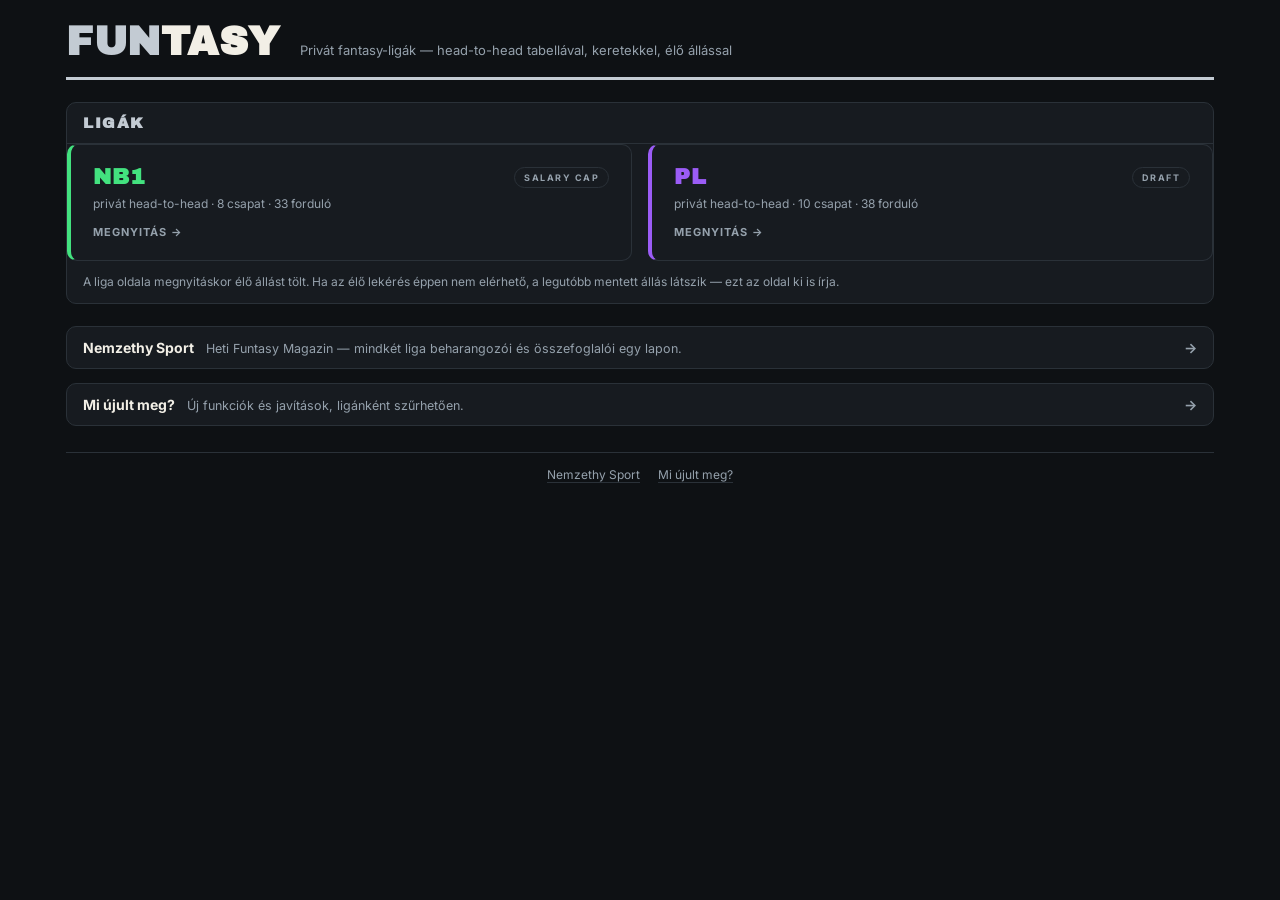
==== commit 69041fe9: "Docs: naplo and tartalek in English, real collector schedules naplo/README.md, tartalek/KERET-MENTES" ====
--- a/index.html
+++ b/index.html
@@ -6,17 +6,17 @@
 <title>FunTasy — ligák</title>
 <link rel="preconnect" href="https://fonts.googleapis.com">
 <link rel="preconnect" href="https://fonts.gstatic.com" crossorigin>
-<!-- A betukeszlet-ivet NEM blokkolokent toltjuk. Egy sima <link rel=stylesheet>
-     megallitja a lap megjeleneset, amig a Google valaszol: kimerve DOMContentLoaded
-     57 ms helyett 12,6 MASODPERC, ha a fonts.googleapis.com nem elerheto - addig
-     a lapon SEMMI nincs. A media="print" + onload trukk aszinkronna teszi: a
-     tartalom azonnal latszik a tartalek betuvel (a `display=swap` miatt ugyis az
-     lenne az elso festes), es a webfont akkor lep be, amikor megjott. -->
+<!-- The font stylesheet is NOT loaded as render-blocking. A plain <link rel=stylesheet>
+     holds back the page until Google answers: measured DOMContentLoaded at
+     12.6 SECONDS instead of 57 ms when fonts.googleapis.com is unreachable - until
+     then there is NOTHING on the page. The media="print" + onload trick makes it
+     asynchronous: the content shows at once in the fallback font (with `display=swap`
+     that would be the first paint anyway), and the web font steps in when it arrives. -->
 <link rel="stylesheet" media="print" onload="this.media='all';this.onload=null"
       href="https://fonts.googleapis.com/css2?family=Archivo+Black&family=Inter:wght@400;600;700&family=JetBrains+Mono:wght@500;700&display=swap">
 <noscript><link rel="stylesheet"
       href="https://fonts.googleapis.com/css2?family=Archivo+Black&family=Inter:wght@400;600;700&family=JetBrains+Mono:wght@500;700&display=swap"></noscript>
-<link rel="stylesheet" href="funtasy.css?v=115">
+<link rel="stylesheet" href="funtasy.css?v=120">
 </head>
 <body class="kezdolap">
 <div class="wrap">
@@ -31,7 +31,7 @@
   <h2>Ligák</h2>
   <div class="ligakartyak" id="ligak"></div>
   <div class="note">A liga oldala megnyitáskor élő állást tölt. Ha az élő lekérés éppen
-  nem elérhető, a háromóránként mentett adat látszik — ezt az oldal ki is írja.</div>
+  nem elérhető, a legutóbb mentett állás látszik — ezt az oldal ki is írja.</div>
 </div>
 
 <a class="ujdonsagsor" href="nemzethy/">
@@ -47,24 +47,24 @@
 <div class="lablec" id="lablec"></div>
 </div>
 
-<script src="funtasy.js?v=115"></script>
+<script src="funtasy.js?v=120"></script>
 <script>
-// A kartyak ugyanabbol a listabol keszulnek, mint a liga-oldalak valtosavja
-// (funtasy.js -> LIGAK), tehat uj liga felvetele ott egyetlen sor.
-// A kartyan a liga neve mellett a JATEKMODJA is ott van (salary cap / draft),
-// mert az mondja meg, milyen szabalyok szerint megy. Ha egyszer sok liga lesz,
-// ugyanez a mezo (l.tipus) adja majd a csoportositast is.
-document.getElementById('ligak').innerHTML = FunTasy.LIGAK.map(l =>
-  `<a class="ligakartya" data-liga="${FunTasy.esc(l.id)}" data-tipus="${FunTasy.esc(l.tipus)}" href="${FunTasy.esc(l.mappa)}">
+// The cards are built from the same list as the league pages' switcher bar
+// (funtasy.js -> LEAGUES), so adding a league is a single line there.
+// Next to the league's name the card also shows its GAME MODE (salary cap /
+// draft), because that says what rules it runs by. If there are ever many
+// leagues, the same field (l.type) will give the grouping too.
+document.getElementById('ligak').innerHTML = FunTasy.LEAGUES.map(l =>
+  `<a class="ligakartya" data-liga="${FunTasy.esc(l.id)}" data-tipus="${FunTasy.esc(l.type)}" href="${FunTasy.esc(l.path)}">
      <div class="fejsor">
-       <h2>${FunTasy.esc(l.nev)}</h2>
-       <span class="tipuscimke">${FunTasy.esc(l.tipusNev)}</span>
+       <h2>${FunTasy.esc(l.name)}</h2>
+       <span class="tipuscimke">${FunTasy.esc(l.typeName)}</span>
      </div>
-     <div class="kartyaleiras">${FunTasy.esc(l.leiras)}</div>
+     <div class="kartyaleiras">${FunTasy.esc(l.description)}</div>
      <span class="tovabb">Megnyitás →</span>
    </a>`).join('');
-FunTasy.renderLablec('');
-FunTasy.verzioOr();   // elavult lap -> egyszeri ujratoltes
+FunTasy.renderFooter('');
+FunTasy.reloadIfStale();   // stale page -> reload once
 </script>
 </body>
 </html>
--- a/funtasy.css
+++ b/funtasy.css
@@ -1,72 +1,81 @@
-/* FunTasy Liga - kozos stiluslap.
-   Hasznalja: index.html, draft.html.
-   Korabban ez a blokk minden oldalban kulon szerepelt; azert kerult kulon
-   fajlba, hogy a lapok ne tudjanak elcsuszni egymastol. Nincs build lepes:
-   ez egy sima statikus fajl, amit a bongeszo <link>-kel tolt be. */
+/* FunTasy Liga - the shared stylesheet.
+   Used by every page of the site. It is a separate file so that the pages
+   cannot drift apart from each other. There is no build step: it is a
+   plain static file that the browser loads with a <link>. */
 :root{--bg:#0B1F16;--panel:#12291D;--panel2:#0E2418;--line:#2E4A38;--ink:#F2EFE6;--dim:#9DB3A4;
 --amber:#FFB020;--magenta:#E5378B;--win:#3DDC84;--lose:#E5533D;--draw:#9DB3A4;
 --valtozo:#FFC24B;--ideiglenes:#FF8A3D;
-/* Betukeszletek EGY helyen, tartalek-sorral. Ket ok:
-   1. A Google Fonts kulso szolgaltatas - ha lassu vagy nem elerheto, a
-      `display=swap` miatt a tartalek betuvel indul a lap. Tartalek nelkul az
-      a bongeszo alapertelmezese (tipikusan talpas Times), vagyis a szamok
-      hirtelen mas szelesseggel allnak: a tablazat ugral egyet.
-   2. A harom csalad korabban 60+ helyen volt beirva; egy csere 60 helyen
-      jelentett szerkesztest. */
+/* Fonts in ONE place, with a fallback list. Two reasons:
+   1. Google Fonts is an external service - when it is slow or unreachable,
+      `display=swap` makes the page start in the fallback font. Without a
+      fallback that is the browser default (typically a serif Times), so the
+      numbers suddenly have a different width: the table jumps.
+   2. Written out in 60+ places, the three families would mean editing 60
+      places for one change. */
 --fo:Inter,system-ui,-apple-system,"Segoe UI",Roboto,sans-serif;
 --mono:"JetBrains Mono",ui-monospace,SFMono-Regular,Menlo,Consolas,monospace;
 --cim:"Archivo Black",Impact,system-ui,sans-serif}
-/* ===== Liga-temak =====
-   Az alapertelmezett (a :root fenti szinei) az NB1-oldal. A PL-oldal a
-   body.liga-pl osztallyal a Premier League szinvilagara valt: lila alap,
-   PL-zold kiemeles, cian cimke. A valtozonevek tortenetiek (--amber a fo
-   kiemeles, --magenta a masodlagos), az ertekuk temankent mas. */
+/* ===== League themes =====
+   The default (the :root colours above) is the NB1 page. The PL page
+   switches to the Premier League palette with the body.liga-pl class:
+   purple base, PL green accent, cyan label. The variable names are
+   historical (--amber is the main accent, --magenta the secondary one),
+   their values differ per theme. */
 body.liga-pl{--bg:#150B22;--panel:#1F1233;--panel2:#180D29;--line:#3C2B5E;
   --amber:#00E08C;--magenta:#3EDBE0}
-/* A kezdolap egyik ligahoz sem tartozik, ezert sajat, SEMLEGES palettat kap
-   (grafit alap, ezustos kiemeles). Enelkul az alapertelmezett :root szineit
-   hasznalna, vagyis ugy nezne ki, mintha az NB1 oldala volna. Igy a lapon a
-   ket ligaszin (zold / lila) az egyetlen szinfolt - epp azt kell nezni. */
+/* The home page belongs to neither league, so it gets its own NEUTRAL
+   palette (graphite base, silvery accent). Without it, it would use the
+   default :root colours, that is, it would look like the NB1 page. This
+   way the two league colours (green / purple) are the only colour on the
+   page - exactly what one should look at. */
 body.kezdolap{--bg:#0E1114;--panel:#171B20;--panel2:#12161A;--line:#2A3138;
   --ink:#F2EFE6;--dim:#95A1AC;--amber:#C3CBD3;--magenta:#8B98A5}
-/* Az NB1-oldal cime trikolor: FUN piros, TASY feher (alapszin), NB1 zold.
-   Csak a cim harom betucsoportja - kiemelesre a piros szandekosan nincs
-   hasznalva, hogy ne hasson felszolitasnak. */
+/* The NB1 page's title is tricolour: FUN red, TASY white (base colour),
+   NB1 green. Only the title's three letter groups - red is deliberately
+   not used for emphasis, so that it does not read as a call to action. */
 body.liga-nb1 h1 .fun{color:#E0433D}
 body.liga-nb1 h1 .tag{color:#43E27F}
 *{box-sizing:border-box;margin:0;padding:0}
-/* NINCS overflow-x:hidden. Egy ideig itt allt, hogy semmi ne tudjon
-   oldalra kilogni - csakhogy az iOS Safari a html-re tett vizszintes
-   vagastol sajat gorgeto-dobozza teszi az elemet, es a lendulettel valo
-   gorgetes elromlik: a lap nem indul el, megremeg, elindul, majd
-   visszaszalad. A leghosszabb lapon a legrosszabb.
-   Amit vedett volna, azt most meres orzi (tesztek/vizszintes.teszt.js):
-   egyetlen oldal sem log ki oldalra 320 pixelen sem, nyitott meccs-
-   adatlappal sem - tehat a vagasra nem volt szukseg, csak a kara volt meg. */
+/* NO overflow-x:hidden. It would stop anything from sticking out sideways -
+   but iOS Safari turns an element with horizontal clipping on html into
+   its own scroll box, and momentum scrolling breaks: the page does not
+   start, shudders, starts, then runs back. Worst on the longest page.
+   What it would protect is guarded by a measurement instead
+   (tests/vizszintes.teszt.js): no page sticks out sideways even at 320
+   pixels, not even with a match page open - so the clipping is not
+   needed, only its harm would remain. */
 html,body{max-width:100%}
 img,table{max-width:100%}
 body{background:var(--bg);color:var(--ink);font-family:var(--fo);min-height:100vh}
 .wrap{max-width:1180px;margin:0 auto;padding:20px 16px 60px}
-/* JS nelkul a lapon csak az ures vaz all (a tablazatokat a bongeszo tolti
-   fel a mentett adatbol). Ne ugy nezzen ki, mintha elromlott volna: mondjuk
-   meg. Csak <noscript>-ben latszik, tehat a rendes latogatot nem zavarja. */
+/* Without JS the page has only the empty skeleton (the browser fills in
+   the tables from the saved data). It should not look broken: say so. It
+   only shows inside <noscript>, so it does not bother a regular visitor. */
 .nojs{margin:0 0 18px;border-left:3px solid var(--amber);padding-left:10px}
 header{display:flex;flex-wrap:wrap;align-items:baseline;gap:12px 20px;border-bottom:3px solid var(--amber);padding-bottom:14px;margin-bottom:22px}
 h1{font-family:var(--cim);font-size:clamp(26px,5vw,40px);letter-spacing:.5px}
 h1 .fun{color:var(--amber)}h1 .tag{color:var(--magenta)}
 .sub{color:var(--dim);font-size:13px}
-#status{font:500 12px var(--mono);color:var(--dim);width:100%;min-height:16px}
+/* The line height is fixed: on load it is first empty, then "Élő állás
+   lekérése…", finally the final state - if each had a different height,
+   the page would jump at every change. On a phone the final line breaks
+   into two, so two lines of room are kept there. */
+#status{font:500 12px/16px var(--mono);color:var(--dim);width:100%;min-height:16px}
+tr.placeholder td{color:transparent}
+tr.placeholder .nv{display:inline-block;width:9em;border-radius:3px;background:var(--line)}
+tr.placeholder .mgr,tr.placeholder .dot{background:none;border-color:transparent}
 #status.err{color:var(--lose)}#status.ok{color:var(--win)}
-/* Nem hiba, de nem is naprakesz: a fordulo lezarult, a tarolt adatban meg
-   nincs benne az eredmeny (a gyujto 3 orankent fut). */
+/* Not an error, but not up to date either: the round has closed, but the
+   result is not in the stored data yet (no collector run since the close:
+   they run at best hourly, every 3 hours at other times). */
 #status.varakozik{color:var(--amber)}
 .grid{display:grid;grid-template-columns:minmax(0,1.4fr) minmax(0,1fr);gap:22px}
 .grid>*{min-width:0}
 @media(max-width:900px){
-  /* Egy oszlop: a ket burkolo div `display:contents`-szel eltunik a
-     layoutbol, igy a panelek KOZVETLEN flex-elemek lesznek, es az `order`
-     rajuk hat. Enelkul a bal oszlop egesze elozne meg a jobbat, es a
-     jatekoslista a lap kozepere kerulne. */
+  /* One column: the two wrapper divs drop out of the layout with
+     `display:contents`, so the panels become DIRECT flex items and `order`
+     applies to them. Without it the whole left column would come before the
+     right one, and the player list would land in the middle of the page. */
   .grid{display:flex;flex-direction:column}
   .grid>div{display:contents}
   #jlPanel{order:9}
@@ -79,52 +88,55 @@
 th:first-child,th:nth-child(2){text-align:left}
 td{padding:9px 10px;border-bottom:1px solid var(--panel2);text-align:right;font-family:var(--mono);font-size:13.5px}
 td.name{font-family:var(--fo);font-weight:700;text-align:left;font-size:14px}
-/* A flex a monogram vedelme miatt kell (kulonben a sor vegi ellipszis
-   eppen azt vagja le) - DE flex konteneren a szoveg es a span kozotti
-   szokoz elveszik, ezert a tavolsagot gap adja. E nelkul "WhiteARS" allt
-   a "White ARS" helyett.
-
-   A FLEX A CELLAN BELUL VAN, NEM A CELLAN. Amig a `td.name` maga volt a
-   flex kontener, a cella kikerult a tablazat-elrendezesbol (a bongeszo
-   nevtelen tablazat-cellaba burkolja), es IPHONE-ON A RAGADAS NEM MUKODOTT
-   rajta: vizszintes gorgetesnel a SZAKVEZETO fejlec allva maradt (azon
-   nincs flex), a nevek viszont elcsusztak a szamok ala. Chromiumban ez nem
-   latszott - ott a sticky a flexes cellan is fog. */
+/* The flex is needed to protect the monogram (otherwise the ellipsis at
+   the end of the line cuts exactly that) - BUT in a flex container the
+   space between the text and the span is lost, so gap provides the
+   distance. Without it "WhiteARS" stood instead of "White ARS".
+
+   THE FLEX IS INSIDE THE CELL, NOT ON THE CELL. With `td.name` itself as
+   the flex container, the cell drops out of the table layout (the browser
+   wraps it in an anonymous table cell), and ON IPHONE STICKY POSITIONING
+   DID NOT WORK on it: when scrolling sideways the MANAGER header stayed
+   put (it has no flex), but the names slid under the numbers. Chromium
+   did not show it - there sticky works on a flex cell too. */
 td.name .nevsor{display:flex;align-items:center;min-width:0;gap:6px}
-/* a poszt-chip sajat margoja a gap-pel duplazna */
+/* the position chip's own margin would double up with the gap */
 td.name .ppos{margin-right:0}
 td.rank{text-align:left;color:var(--dim);width:30px}
 tr.leader td.rank{color:var(--amber)}
 td.pont{color:var(--amber);font-weight:700;font-size:15px}
 .pos{color:var(--win)}.neg{color:var(--lose)}
-/* A pont-bontas egy sora kaphat allapot-jelzest. Ma egy hasznalja: a PL
-   bonusz-sora. Az FPL a bonuszt a meccs alatt is szamolja a BPS-tablabol
-   (tehat percrol percre valtozhat), lefujaskor rogzul, es csak kesobb, az
-   atnezes utan lesz hivatalos. A HARMADIK allapot - a mar hivatalos bonusz -
-   szandekosan JELOLETLEN: a szezon nagy reszeben minden bonusz vegleges,
-   igy a jeloles ritka, es ezert feltuno.
-   A ket szin temafuggetlen (az --amber ligankent mast jelent), es sosem all
-   magaban: a sor neve melle mindig kerul rovid magyarazo szoveg is. */
+/* A row of the points breakdown can carry a state flag. One user today:
+   the PL bonus row. The FPL computes the bonus during the match too from
+   the BPS table (so it can change minute by minute), it is fixed at the
+   final whistle, and only becomes official later, after the review. The
+   THIRD state - a bonus already official - is deliberately UNMARKED: for
+   most of the season every bonus is final, so the marking is rare, and
+   therefore noticeable.
+   The two colours do not depend on the theme (--amber means something
+   different per league), and never stand alone: a short explanatory text
+   always goes next to the row's name too. */
 .acctable td.b-valtozik,.acctable .sormegj.b-valtozik{color:var(--valtozo)}
 .acctable td.b-ideiglenes,.acctable .sormegj.b-ideiglenes{color:var(--ideiglenes)}
 .acctable .sormegj{font-size:11px;font-weight:500}
-/* ===== Lablec (mindharom oldalon + a valtozasnaplon) ===== */
+/* ===== Footer (on all three pages + the changelog) ===== */
 .lablec{margin-top:26px;padding-top:14px;border-top:1px solid var(--line);
   font-size:12px;color:var(--dim);text-align:center}
 .lablec a{color:var(--dim);text-decoration:none;border-bottom:1px solid var(--line)}
 .lablec a:hover{color:var(--ink);border-bottom-color:var(--dim)}
 .lablec a + a{margin-left:18px}
 
-/* ===== Valtozasnaplo =====
-   Felhasznaloi naplo, ket szurosorral: tipus es liga. A liga CIMKE, tehat
-   egy bejegyzes tobbhoz is tartozhat, es barmelyikre szurve elojon.
-   A .panel-nek nincs sajat belso margoja (a gyerekei adjak), ezert itt
-   minden sav maga gondoskodik rola - kulonben a szoveg a keretnek er. */
+/* ===== Changelog =====
+   A user-facing log with two filter rows: type and league. The league is a
+   TAG, so an entry can belong to several, and shows when filtering on any
+   of them.
+   .panel has no inner padding of its own (its children provide it), so
+   every bar takes care of it here - otherwise the text touches the frame. */
 .vlt-szurok{display:flex;flex-wrap:wrap;gap:14px 32px;padding:16px 20px;
   border-bottom:1px solid var(--line)}
 .vlt-szurocsoport{display:flex;align-items:center;gap:10px}
-/* A ket szurosor kulon-kulon "Mind" gombbal indul; felirat nelkul nem
-   derulne ki, melyik mihez tartozik. */
+/* Both filter rows start with their own "Mind" (all) button; without a
+   label it would not be clear which belongs to what. */
 .vlt-szurocim{font:700 10px var(--fo);letter-spacing:1.5px;text-transform:uppercase;
   color:var(--dim);white-space:nowrap}
 .vlt-szurosor{display:flex;flex-wrap:wrap;gap:6px}
@@ -132,9 +144,10 @@
   padding:5px 13px;border-radius:999px;cursor:pointer;font:600 12px var(--fo)}
 .vlt-chip:hover{color:var(--ink);border-color:var(--dim)}
 .vlt-chip.on{background:var(--ink);border-color:var(--ink);color:var(--bg)}
-/* A ligak kulon-kulon kapcsolhatok (tobb is lehet egyszerre), a tipus viszont
-   egy valasztas. A pipa teszi lathatova, hogy itt tobbet is be lehet jelolni;
-   a "Mind" gomb (az elso) nem kap pipat, mert az a kijelolesek torlese. */
+/* The leagues can be switched separately (several at once), the type is
+   a single choice. The tick makes visible that several can be selected
+   here; the "Mind" button (the first) gets no tick, because it clears the
+   selection. */
 #ligaSzuro .vlt-chip.on:not(:first-child)::before{content:'✓ ';font-weight:700}
 .vlt-ures{color:var(--dim);font-size:13px;padding:22px 20px;line-height:1.5}
 .vlt-datum{font:700 10px var(--mono);letter-spacing:1.5px;text-transform:uppercase;
@@ -152,9 +165,9 @@
   padding:3px 8px;border-radius:999px}
 .vlt-tetel h3{font:700 15px var(--fo);margin:0 0 5px;line-height:1.35}
 .vlt-tetel p{font-size:13px;color:var(--dim);line-height:1.6;margin:0;max-width:68ch}
-/* A kezdolapi sor a naplohoz. Szandekosan NEM liga-kartya: a ligak a fo
-   dolog a lapon, ez csak egy melleklet - ugyanakkora kartyakent elvinne a
-   figyelmet. */
+/* The home page row to the changelog. Deliberately NOT a league card: the
+   leagues are the main thing on the page, this is only an extra - as a
+   card of the same size it would draw the attention away. */
 .ujdonsagsor{display:flex;align-items:baseline;gap:12px;margin-top:14px;
   padding:12px 16px;background:var(--panel);border:1px solid var(--line);
   border-radius:10px;text-decoration:none;color:var(--dim)}
@@ -182,8 +195,9 @@
 .roundnav select{background:var(--panel2);border:1px solid var(--line);color:var(--ink);padding:5px 8px;border-radius:6px;font:600 13px var(--fo)}
 .match{display:grid;grid-template-columns:1fr auto 1fr;align-items:center;gap:10px;padding:13px 16px;border-bottom:1px solid var(--panel2);cursor:pointer}
 .match:hover{background:var(--panel2)}
-/* A nev+monogram par: a NEV rovidul (.nv), a monogram sosem - szuk helyen
-   eppen az azonositja a csapatot. Ezert flex, nem text-align. */
+/* The name+monogram pair: the NAME shortens (.nv), the monogram never -
+   in a narrow space it is exactly what identifies the team. Hence flex,
+   not text-align. */
 .match .h,.match .v{display:flex;align-items:center;gap:0;font-weight:700;min-width:0}
 .match .h{justify-content:flex-end}
 .match .v{justify-content:flex-start}
@@ -194,24 +208,29 @@
 .score .na{color:var(--dim);font-weight:500}
 .matrix{padding:14px;overflow-x:auto;-webkit-overflow-scrolling:touch}
 .tablewrap{overflow-x:auto;-webkit-overflow-scrolling:touch;max-width:100%}
+/* The standings have thirteen columns: with the default 10px side padding
+   the table is wider than its panel on a desktop, and the last columns sat
+   behind a sideways scroll. Narrower padding lets it fit; a phone still
+   scrolls, as before. */
+@media(min-width:641px){#table th,#table td{padding-left:5px;padding-right:5px}}
 .tablewrap table{min-width:100%}
-/* A RAGADO CELLAKHOZ `separate` KELL. A WebKit (tehat iPhone-on MINDEN
-   bongeszo, a Chrome is) `border-collapse:collapse` mellett nem ragasztja
-   megbizhatoan a tablazat-cellakat. Megmerve: a `separate` +
-   `border-spacing:0` a rajzolaton semmit nem valtoztat (tabla 310x652 px,
-   sormagassag 35 px mindket modban) - a keretek a td/th sajat
-   border-bottom-jabol jonnek, felso keret nincs, tehat nincs mit
-   megdupláznia. */
+/* STICKY CELLS NEED `separate`. WebKit (so EVERY browser on iPhone, Chrome
+   too) does not reliably stick table cells with
+   `border-collapse:collapse`. Measured: `separate` + `border-spacing:0`
+   changes nothing in the drawing (table 310x652 px, row height 35 px in
+   both modes) - the borders come from the td/th's own border-bottom, there
+   is no top border, so there is nothing to double. */
 .tablewrap table,.matrix table{border-collapse:separate;border-spacing:0}
-/* Vizszintes gorgetesnel a HELYEZES es a NEV all - a tobbi oszlop csuszik
-   alattuk. A ket ragadt oszlop nem allhat ugyanazon a `left:0`-n: a helyezes
-   (magasabb z-index) rafeklidt a nevre, es a nev eleje eltunt alatta. Ezert
-   kap a helyezes ROGZITETT szelesseget, es pont ennyi a nev eltolasa.
-   A jobb szeli vonal mutatja, hol vegzodik az allo resz. */
+/* When scrolling sideways the RANK and the NAME stay - the other columns
+   slide under them. The two sticky columns cannot both sit at `left:0`:
+   the rank (higher z-index) would lie over the name, and the start of the
+   name would vanish under it. So the rank gets a FIXED width, and the name
+   is offset by exactly that much.
+   The line on the right shows where the fixed part ends. */
 .tablewrap td.rank,.tablewrap th:first-child{position:sticky;left:0;background:var(--panel);z-index:2;width:34px;min-width:34px;max-width:34px;box-sizing:border-box}
 .tablewrap td.name,.tablewrap th:nth-child(2){position:sticky;left:34px;background:var(--panel);z-index:1;box-shadow:1px 0 0 var(--line)}
 .matrix table{font-size:11px}
-/* Ugyanaz a gorgetes az EGYMAS ELLEN tablaban: a sor eleji nev all. */
+/* The same scrolling in the HEAD-TO-HEAD table: the name at the row start stays. */
 .matrix tr>th:first-child{position:sticky;left:0;background:var(--panel);z-index:1;box-shadow:1px 0 0 var(--line)}
 .matrix td,.matrix th{padding:5px 6px;text-align:center;font-family:var(--mono)}
 .matrix td.w{color:var(--win)}.matrix td.l{color:var(--lose)}.matrix td.d{color:var(--draw)}.matrix td.x{color:#3a5245}
@@ -219,14 +238,17 @@
 .matrix td.mx:hover{background:var(--panel2);outline:1px solid var(--line)}
 .note{color:var(--dim);font-size:12px;padding:12px 16px;line-height:1.5}
 
-/* ===== Ligavalto sav (minden liga-oldal tetejen) es a kezdolap =====
-   A sav tartalma a funtasy.js LIGAK listajabol keszul, tehat uj liga
-   felvetelehez itt nincs teendo. Az aktiv ful az adott liga sajat
-   kiemelo szinet kapja (--amber temankent mas). */
-/* EGY SOR, mindig. Korabban flex-wrap:wrap allt itt, es keskeny kepernyon az
-   ujsag gombja onallo, harmadik sorba esett - nem oda tervezve, hanem mert
-   nem fert ki. A ligafulek sava zsugorodhat es gorgethet, a gomb nem. */
-.liganav{display:flex;align-items:center;gap:14px;margin-bottom:16px;flex-wrap:nowrap}
+/* ===== League switcher bar (at the top of every league page) and the home page =====
+   The bar's content is built from the LEAGUES list of funtasy.js, so
+   adding a league needs nothing here. The active tab gets the given
+   league's own accent colour (--amber differs per theme). */
+/* ONE LINE, always. With flex-wrap:wrap the magazine button fell onto a
+   third line of its own on a narrow screen - not by design, but because it
+   did not fit. The bar of league tabs may shrink and scroll, the button
+   may not. */
+/* The bar's content is written by JS: its space is already reserved in the
+   first paint, otherwise the whole page would jump down when it appears. */
+.liganav{display:flex;align-items:center;gap:14px;margin-bottom:16px;flex-wrap:nowrap;min-height:26px}
 .liganav .markanev{font-family:var(--cim);font-size:12px;letter-spacing:2px;
   color:var(--dim);text-decoration:none;text-transform:uppercase}
 .liganav .markanev:hover{color:var(--ink)}
@@ -237,15 +259,17 @@
   text-decoration:none;font:600 12px var(--fo);white-space:nowrap;transition:color .12s,border-color .12s}
 .ligalink:hover{color:var(--ink);border-color:var(--dim)}
 .ligalink.on{background:var(--amber);border-color:var(--amber);color:#12140F;font-weight:700}
-/* Az ujsag a felso sav jobb szelen: nem ligaful, hanem sajat belepesi pont,
-   ezert masik forma - kitoltott helyett keretes, a liga kiemelo szinevel. */
+/* The magazine at the right edge of the top bar: not a league tab but its
+   own entry point, so a different shape - outlined instead of filled, in
+   the league's accent colour. */
 .ujsaglink{margin-left:auto;flex:none;padding:5px 14px;border:1px solid var(--amber);
   border-radius:999px;color:var(--amber);text-decoration:none;font:700 12px var(--fo);
   white-space:nowrap;transition:background .12s,color .12s}
 .ujsaglink:hover{background:var(--amber);color:#12140F}
 .ujsaglink.on{background:var(--amber);color:#12140F}
-/* Keskeny kepernyon a liga neve lemarad a gombrol (ugyis azon a liga oldalan
-   allsz), es a markanev is zsugorodik - igy a sav egy sor marad 320 pixelen is. */
+/* On a narrow screen the league name drops off the button (you are on
+   that league's page anyway), and the brand name shrinks too - so the bar
+   stays one line even at 320 pixels. */
 @media(max-width:430px){
   .liganav{gap:9px}
   .ujsaglink{padding:5px 11px;font-size:11.5px}
@@ -254,17 +278,20 @@
   .ligalink{padding:5px 10px;font-size:11.5px}
 }
 
-/* Kezdolap: ligavalaszto kartyak. A bal szeli sav az adott liga szine -
-   ezek a temak fo kiemelo szinei (a kezdolapnak nincs sajat ligateamaja). */
+/* Home page: league picker cards. The bar on the left is the given
+   league's colour - the main accent colours of the themes (the home page
+   has no league theme of its own). */
 .ligakartyak{display:grid;grid-template-columns:repeat(auto-fit,minmax(250px,1fr));gap:16px}
 .ligakartya{display:block;text-decoration:none;color:inherit;background:var(--panel);
   border:1px solid var(--line);border-left:4px solid var(--dim);border-radius:10px;
   padding:20px 22px;transition:transform .12s,border-color .12s,background .12s}
 .ligakartya:hover{transform:translateY(-2px);background:var(--panel2)}
 .ligakartya .fejsor{display:flex;align-items:center;justify-content:space-between;gap:10px;margin-bottom:6px}
-.ligakartya h2{font-family:var(--cim);font-size:22px;letter-spacing:1px;border:0;padding:0}
-/* A ligatipus (salary cap / draft) nem dísz: ez mondja meg, milyen szabalyok
-   szerint megy a liga. Ezert a kartyan is ott a helye, nem csak az alcimben. */
+/* a.ligakartya: a narrow-screen .panel h2 rule comes later and would win */
+a.ligakartya h2{font-family:var(--cim);font-size:22px;letter-spacing:1px;border:0;padding:0}
+/* The league type (salary cap / draft) is not decoration: it says what
+   rules the league runs by. So it belongs on the card too, not only in the
+   subtitle. */
 .tipuscimke{font:700 9px var(--fo);letter-spacing:1.5px;text-transform:uppercase;color:var(--dim);
   border:1px solid var(--line);border-radius:999px;padding:4px 9px;white-space:nowrap}
 .ligakartya .kartyaleiras{font-size:12px;color:var(--dim);line-height:1.5}
@@ -291,8 +318,8 @@
 .mback:hover{border-color:var(--amber)}
 .mtitle{font-family:var(--cim);color:var(--amber);font-size:17px;margin-bottom:3px;padding-right:96px}
 .msub{font-size:12px;color:var(--dim);margin-bottom:14px}
-/* "frissítés… 1,2 mp" a modal alcime mellett, amig a percre friss lekeres
-   tart. Csak lassu valasznal jelenik meg (lasd FunTasy.lassuJelzo). */
+/* "frissítés… 1,2 mp" next to the modal subtitle while the minute-fresh
+   fetch runs. Only appears for a slow response (see FunTasy.slowIndicator). */
 .frissjel{margin-left:8px;padding:1px 7px;border-radius:999px;
   background:var(--panel2);border:1px solid var(--line);
   font:500 11px var(--mono);color:var(--amber);white-space:nowrap}
@@ -309,39 +336,40 @@
 .plr{display:flex;align-items:center;gap:8px;padding:5px 4px;border-bottom:1px solid var(--panel2);font-size:13px}
 .plr .nm{flex:1;min-width:0;overflow:hidden;text-overflow:ellipsis;white-space:nowrap}
 .plr .tm{color:var(--dim);font-size:11px}
-/* A jatekos harom szama elo forduloban (PL): jatszott perc, a meccs oraja,
-   kezdo volt-e. Nyers ertekek - a ketto osszehasonlitasabol latszik, hogy
-   palyan van-e; nem ertelmezunk helyette. */
+/* The player's three numbers in a live round (PL): minutes played, the
+   match clock, whether they started. Raw values - comparing the two shows
+   whether the player is on the pitch; nothing is interpreted for the viewer. */
 .plr .perc{font-family:var(--mono);font-size:11.5px;color:var(--dim);
   text-align:right;white-space:nowrap;min-width:30px}
 .plr .perc.mora{min-width:34px}
 .plr .kezd{font:700 9px var(--fo);color:var(--dim);min-width:30px;text-align:center}
-/* A perc-oszlopok fejlecsora: ugyanaz a racs, de cimkevel. Nem kattinthato,
-   es halvanyabb a jatekossoroknal, hogy ne vigye el a figyelmet. */
+/* The header row of the minute columns: the same grid, but with labels.
+   Not clickable, and fainter than the player rows, so it does not draw
+   the attention. */
 .plr.plrfej{font:700 9px var(--fo);color:var(--dim);opacity:.75;
   padding:2px 4px 3px;border-bottom:1px solid var(--line);cursor:default}
-/* A cimke nem lehet szelesebb a maga oszlopanal, kulonben elcsuszik a fejlec
-   a szamoktol (a perccellak.teszt.js kozeppontra meri) - ezert nincs
-   nagybetusites es betukoz, es ezert 30px a .kezd oszlop. */
+/* A label cannot be wider than its own column, otherwise the header slips
+   away from the numbers (perccellak.teszt.js measures the centres) - so
+   there is no upper-casing or letter spacing, and the .kezd column is 30px. */
 .plrfej .perc,.plrfej .kezd,.plrfej .pts{font:inherit;color:inherit}
-/* A jatekos meccse a pont-bontas folott: "ARS 2-1 BRE - 70. perc".
-   Dupla forduloban ket sor kerul egymas ala. A nev NEM lehet .meccsfej:
-   az a meccs-modal allas-doboza (lentebb), es a hatteres-lekerekitett
-   stilusa rakaszkadolt erre a sorra - ugyanaz az utkozesfajta, mint
-   egykor a .pos/.ppos. */
+/* The player's match above the points breakdown: "ARS 2-1 BRE - 70. perc".
+   In a double round two rows go under each other. The class can NOT be
+   .meccsfej: that is the match modal's score box (below), and its
+   background-and-rounded style cascaded onto this row - the same kind of
+   clash as .pos/.ppos. */
 .bontasmeccs{display:flex;justify-content:space-between;align-items:baseline;gap:8px;
   font:600 11px var(--fo);color:var(--dim);padding:4px 6px;
   border-bottom:1px solid var(--line)}
 .bontasmeccs b{font-family:var(--mono);font-weight:700;font-size:12.5px;color:var(--ink)}
 .bontasmeccs .ora{font-family:var(--mono);color:var(--dim);white-space:nowrap}
 .plr .pts{font-family:var(--mono);font-weight:700;min-width:52px;text-align:right}
-/* ===== Zarasi valtozasok panel (PL fooldal) ===== */
-/* A belso margokat a savok adjak (a .panel-nek nincs sajatja - ez a
-   changelognal mar egyszer elcsuszott). */
+/* ===== Closing changes panel (PL home page) ===== */
+/* The bars provide the inner margins (.panel has none of its own - this
+   already went wrong once on the changelog). */
 #zarasSzuro{display:flex;gap:6px;flex-wrap:wrap;margin:2px 16px 4px}
 #zarasBody{padding:0 16px 12px}
-/* kattinthato nev a zarasi listaban: a jatekos a profiljat, a szakvezeto a
-   keretet nyitja - ugyanaz a viselkedes, mint az oldal tobbi listajaban */
+/* a clickable name in the closing list: a player opens their profile, a
+   manager their squad - the same behaviour as in the page's other lists */
 .kattint{cursor:pointer}
 .kattint:hover{text-decoration:underline}
 .zlista{display:grid;grid-template-columns:repeat(auto-fill,minmax(230px,1fr));gap:4px 22px}
@@ -354,13 +382,13 @@
 .zsor .zdiff{font-family:var(--mono);font-weight:700;min-width:34px;text-align:right}
 .zsor .zirany{font:600 11px var(--fo);color:var(--dim)}
 .zsor .zirany.pos{color:var(--win)}
-/* ---- "Valtoztatasok" ful ----
-   EGY OSZLOP, novekvo fordulo-sorrendben - ugyanugy, mint a Fordulok fulon.
-   Az elso valtozat ket oszlopba tordelte a blokkokat es a legfrissebbel
-   kezdett: a szem cikcakkban ugralt, es a sorrend is szembement a tobbi
-   nezettel.
-   A ket jobb szeli oszlop FIX SZELES, tehat a szamok egymas alatt allnak.
-   Enelkul minden sorban mashol volt a pontkulonbseg. */
+/* ---- "Változtatások" (changes) tab ----
+   ONE COLUMN, in ascending round order - the same as on the Rounds tab.
+   Two columns of blocks starting with the newest made the eye zigzag, and
+   the order went against every other view.
+   The two right-hand columns have a FIXED WIDTH, so the numbers stand
+   under each other. Without it the points difference was somewhere else
+   in every row. */
 .valtlista{display:block}
 .vakor{background:var(--panel2);border:1px solid var(--line);border-radius:8px;
   padding:8px 12px 10px;margin-bottom:12px}
@@ -368,7 +396,7 @@
   font-family:var(--cim);font-size:13px;letter-spacing:1px;color:var(--amber);
   padding-bottom:6px;border-bottom:1px solid var(--line);margin-bottom:4px}
 .vafej .guardjel{font-size:13px;margin-left:0}
-/* a meg le nem zart fordulo fejlecben: nincs szam, csak az ok */
+/* in the header of a round not closed yet: no number, only the reason */
 .vafej .vamegj{font:600 11px var(--fo);letter-spacing:0;color:var(--dim);text-transform:none}
 .varescim{font:600 10px var(--fo);letter-spacing:1.4px;text-transform:uppercase;
   color:var(--dim);margin:8px 0 2px}
@@ -386,23 +414,24 @@
 .vasor.vaures .vanev{color:var(--dim);font-style:italic}
 .vasor.vaossz{border-top:1px solid var(--line);margin-top:6px;padding-top:6px}
 .vasor.vaossz .vanev{font-family:var(--cim);font-size:11px;letter-spacing:1px;color:var(--dim)}
-/* A PL-en kulon sor az, amit a ZARASI AUTOMATIKUS CSERE hozott: az nem a
-   szakvezeto dontese, tehat nem is allhat a sajat tetelei kozott. */
+/* On PL what the CLOSING'S AUTOMATIC SUBSTITUTION brought is a separate
+   row: it is not the manager's decision, so it cannot stand among their
+   own items either. */
 .vasor.vagep .vanev,.vasor.vareszossz .vanev{font-family:var(--cim);font-size:11px;
   letter-spacing:1px;color:var(--dim);
-  /* Ezek a sorok nem jatekosnevet visznek, hanem mondatot: harom pontra
-     vagva ertelmetlenek ("Amit a gep a regi kereteden me..."). Toressel
-     kifernek, a szam pedig a sor tetejehez igazodik. */
+  /* These rows carry a sentence, not a player name: cut with an ellipsis
+     they are meaningless ("Amit a gép a régi kereteden me..."). Wrapped they
+     fit, and the number aligns to the top of the row. */
   white-space:normal;overflow:visible;text-overflow:clip;line-height:1.35}
 .vasor.vagep,.vasor.vareszossz{align-items:flex-start}
 .vasor.vareszossz{border-top:1px dashed var(--line);margin-top:6px;padding-top:6px}
 @media(max-width:640px){
-  /* Telefonon KET SOR, racsban: fent a poszt + nev + a lenyeg (a
-     pontkulonbseg), alatta a magyarazat es a szamitas. Sima
-     sortoresre bizva a szamok osszevissza csusztak - a nev ala kerultek,
-     jobbra igazitas nelkul, es a sor olvashatatlan lett. Az ures cellak
-     display:none-nal esnek ki, igy a masodik sor magassaga nulla, ha
-     nincs mit oda irni. */
+  /* On a phone TWO LINES, in a grid: on top the position + name + the main
+     thing (the points difference), under it the explanation and the
+     calculation. Left to plain line wrapping, the numbers slid around - under
+     the name, without right alignment, and the row became unreadable. The
+     empty cells drop out with display:none, so the second line has zero
+     height when there is nothing to put there. */
   .vasor{display:grid;grid-template-columns:34px minmax(0,1fr) auto;
     column-gap:8px;align-items:center;
     grid-template-areas:"pos nev dl" "pos cim ert"}
@@ -414,17 +443,17 @@
   .vasor .vacimke:empty,.vasor .vaert:empty{display:none}
   .vakor{padding:8px 10px 10px}
 }
-/* kezdoallitasi hatekonysag: tabella-cella, h2h-jel, meccsfej-sor */
+/* line-up efficiency: table cell, h2h badge, match header row */
 td.kezdpc{font-family:var(--mono);color:var(--dim)}
-/* A Guardiola mutato jelzese a meccs-pont mellett. Ugyanaz a halvany,
-   kisebb alak, mint a KEZD%-nal - a szin a .pos/.neg-bol jon, tehat a
-   nulla ertek szandekosan szintelen. */
+/* The Guardiola measure's badge next to the match points. The same faint,
+   smaller form as for KEZD% - the colour comes from .pos/.neg, so a zero
+   value is deliberately colourless. */
 .guardjel{font-size:11px;margin-left:4px;opacity:.85}
 td.guard,th[title^='Guardiola']{font-variant-numeric:tabular-nums;white-space:nowrap;
   padding-left:6px;padding-right:6px}
 .kezdjel{font:500 10.5px var(--mono);color:var(--dim);margin-left:4px}
-/* A ket ertek a SAJAT terfelehez igazodik (bal/jobb), ahogy a fejlec
-   minden mas adata; kozepen a halvany cimke. */
+/* The two values align with their OWN half (left/right), like every other
+   datum of the header; the faint label in the middle. */
 .kezdsor{display:flex;justify-content:space-between;align-items:baseline;gap:10px;
   font:600 12px var(--fo);color:var(--ink);margin-top:9px}
 .kezdsor .kezdbal{text-align:left}
@@ -432,7 +461,7 @@
 .kezdsor .kezdcim{font:600 10.5px var(--fo);letter-spacing:.5px;text-transform:uppercase;
   color:var(--dim);white-space:nowrap}
 .kezdsor .kezdresz{font:500 11px var(--mono);color:var(--dim)}
-/* a PL meccs-modaljaban az allas-doboz alatt kulon sorkent all */
+/* in the PL match modal it stands as a separate row under the score box */
 #mBody > .kezdsor{margin:-4px 0 10px}
 .flag{display:inline-block;width:14px;height:9px;margin-left:6px;vertical-align:middle;border-radius:1px;
   background:linear-gradient(to bottom,#CE2939 0 33.3%,#fff 33.3% 66.6%,#477050 66.6% 100%);border:1px solid rgba(0,0,0,.35)}
@@ -443,11 +472,11 @@
 .sumline{display:flex;justify-content:space-between;padding:6px 4px;border-top:1px solid var(--line);margin-top:6px;font-size:12px;color:var(--dim)}
 .u21{background:#2E6BE5;color:#fff;font:700 9px var(--fo);border-radius:3px;padding:1px 4px}
 
-/* ===== Fooldali jatekoslista + kereso =====
-   A sor ugyanaz a .plr flex-sor, mint mindenhol maskul: sorszam, poszt, nev
-   + klub, a jelenlegi tulajdonos, es a szezonpont. A tulajdonos-oszlop fix
-   szeles es levagodik, mert a teljes kep ugyis a profilban van - a lista
-   dolga az, hogy egy pillantasra lehessen benne keresni. */
+/* ===== Home page player list + search =====
+   The row is the same .plr flex row as everywhere else: rank, position,
+   name + club, the current owner, and the season points. The owner column
+   has a fixed width and gets clipped, because the full picture is in the
+   profile anyway - the list's job is to be searchable at a glance. */
 .jlvezerlo{display:flex;flex-wrap:wrap;gap:6px;margin:0 0 8px}
 .kereso{flex:1 1 100%;box-sizing:border-box;padding:7px 10px;
   background:var(--panel2);border:1px solid var(--line);border-radius:6px;
@@ -461,15 +490,15 @@
 .jlszuro:focus,.jlszam:focus{outline:none;border-color:var(--accent)}
 .jltorol{cursor:pointer;color:var(--dim)}
 .jltorol:hover{color:var(--fg);border-color:var(--accent)}
-/* kattinthato fejlec: a nyil jelzi, mi szerint all a sorrend */
+/* clickable header: the arrow shows what the order is by */
 .jlfej{border-bottom:1px solid var(--line)}
 .jlfejcella{cursor:pointer;user-select:none}
 .jlfejcella:hover{color:var(--fg)}
 .jlfejcella.rendez{color:var(--accent)}
 .jlfejcella i{font-style:normal;font-size:8px;margin-left:3px}
-/* A fejleccellak ugyanazt a layout-osztalyt viselik, mint az adatcellak,
-   csak a diszitest vesszuk le roluk (a .ppos chip-kerete, a monospace szam),
-   kulonben a fejlec nem az oszlopok folott allna. */
+/* The header cells carry the same layout class as the data cells, only
+   the decoration is taken off them (the .ppos chip frame, the monospace
+   number), otherwise the header would not stand above the columns. */
 .jlar,.jlkpc{min-width:38px;text-align:right;font-family:var(--mono);
   font-size:11.5px;color:var(--dim)}
 .jlfej .jlar,.jlfej .jlkpc{font:inherit;color:inherit}
@@ -505,24 +534,25 @@
   overflow:hidden;text-overflow:ellipsis;white-space:nowrap}
 .jltores{display:none}
 @media(max-width:720px){
-  /* Telefonon het oszlop nem fer egy sorba: a nev vagodna le, pedig az a
-     legfontosabb. Oszlopot viszont NEM rejtunk el - akkor szurhetetlen es
-     rendezhetetlen lenne -, hanem KET SORRA bontjuk:
-       1. sor: sorszam, poszt, nev, pont
-       2. sor: klub, keret%, ar, kinel van (kiirt felirattal, mert magukban
-               a szamok nem mondanak semmit)
-     A tordelest a .jltores vegzi: az `order` maga NEM tor sort, ahhoz kell
-     egy teljes szelessegu elem a ket csoport kozott. A fejleccellak ugyanigy
-     tordelnek, tehat a rendezes mindegyik oszlopra megmarad. */
+  /* On a phone seven columns do not fit on one line: the name would be cut,
+     though it is the most important. But columns are NOT hidden - they
+     would then be unfilterable and unsortable -, the row is split into TWO
+     LINES instead:
+       line 1: rank, position, name, points
+       line 2: club, squad%, price, owner (with written labels, because the
+               numbers say nothing on their own)
+     The break is done by .jltores: `order` itself does NOT break a line,
+     that needs a full-width element between the two groups. The header
+     cells wrap the same way, so sorting stays available for every column. */
   .jlsor,.jlfej{flex-wrap:wrap;row-gap:3px}
   .jltores{display:block;order:1;flex-basis:100%;height:0;margin:0}
   .jlsor .rank,.jlsor .ppos,.jlsor .nm,.jlsor .pts,
   .jlfej .rank,.jlfej .ppos,.jlfej .nm,.jlfej .pts{order:0}
   .jlsor .jlklub,.jlsor .jlkpc,.jlsor .jlar,.jlsor .jltulaj,
   .jlfej .jlklub,.jlfej .jlkpc,.jlfej .jlar,.jlfej .jltulaj{font-size:10.5px}
-  /* a masodik sor olvasasi rendje: klub - keret% - ar, es a vegen jobbra
-     zarva a "kinel van" (a DOM-ban a tulajdonos elobb all, mert szeles
-     kepernyon ott a helye) */
+  /* the reading order of the second line: club - squad% - price, and at the
+     end, pushed right, "kinél van" (owner) (in the DOM the owner comes
+     earlier, because that is its place on a wide screen) */
   .jlsor .jlklub,.jlsor .jlkpc,.jlsor .jlar,
   .jlfej .jlklub,.jlfej .jlkpc,.jlfej .jlar{order:2}
   .jlsor .jltulaj,.jlfej .jltulaj{order:3}
@@ -535,16 +565,17 @@
   .jlsor .jltulaj::before{content:'kinél van: ';color:var(--dim);white-space:pre}
 }
 
-/* ===== Jatekosprofil =====
-   A fejlec a jatekos alapadatai, alatta fordulonkenti sorok. A sor ugyanaz
-   a .plr flex-sor, mint a keretben (igy az accordion CSS-e valtozatlanul
-   mukodik), egyetlen kulonbseggel: TORDELHET, es a "kinel volt" resz egy
-   teljes szelessegu masodik sorba kerul. Ez azert kell, mert az NB1-ben
-   ugyanaz a jatekos EGY forduloban tobb szakvezetonel is lehetett - egy
-   sorba zsufolva vagy levagodna, vagy szetlokne az oszlopokat. */
-/* A bontas aljan allo "Teljes jatekosprofil" sor. Linknek latszik, nem
-   sornak: a szoveg es a nyil EGYUTT all (a ket vegre huzva ugy nezett ki,
-   mint ket kulon dolog), es a hover alahuzza. */
+/* ===== Player profile =====
+   The header is the player's basic data, under it the rows per round. The
+   row is the same .plr flex row as in the squad (so the accordion's CSS
+   works unchanged), with one difference: it MAY WRAP, and the "who had the
+   player" part goes onto a full-width second line. This is needed because
+   in NB1 the same player could be with several managers in ONE round -
+   crammed into one line it would either be cut or push the columns apart. */
+/* The "Teljes játékosprofil" (full player profile) row at the bottom of
+   the breakdown. It looks like a link, not a row: the text and the arrow
+   stand TOGETHER (pulled to the two ends they looked like two separate
+   things), and hover underlines it. */
 .profnyito{margin-top:4px;padding:6px 0 2px;border-top:1px solid var(--line);
   font:600 12px var(--fo);color:var(--accent);cursor:pointer;
   display:flex;align-items:center;gap:4px}
@@ -565,13 +596,14 @@
   font-size:11px;color:var(--dim);padding-left:2px}
 .ptul b{color:var(--fg);font-weight:600}
 .ptul.nincs{font-style:italic}
-/* a liga egeszere vetitett aranyok a tulajdonos-felsorolas VEGEN. Sajat
-   sorvegre tolva (margin-left:auto), hogy a nevek es a szazalekok ne
-   folyjanak ossze; ha nem fer ki, a flexbox amugy is uj sorba teszi. */
+/* the shares across the whole league at the END of the owner list. Pushed
+   to the end of its own line (margin-left:auto), so the names and the
+   percentages do not run together; if it does not fit, flexbox puts it on
+   a new line anyway. */
 .pelval{color:var(--dim);opacity:.6;margin:0 2px}
-/* A fordulo ara a profil soraban: a pontszam elott all, monoban, hogy a
-   fordulok egymas alatt osszehasonlithatok legyenek. A valtozas csak akkor
-   jelenik meg, ha volt - az allando ar mellett a "+0" csak zaj. */
+/* The round's price in the profile row: it stands before the points, in
+   mono, so the rounds can be compared under each other. The change only
+   appears when there was one - next to a constant price a "+0" is just noise. */
 .plr .par{font-family:var(--mono);font-size:11.5px;color:var(--dim);
           min-width:56px;text-align:right;white-space:nowrap}
 .plr .par .pardl{margin-left:4px;font-size:10px;font-weight:700}
@@ -582,12 +614,13 @@
 .parany{margin-left:auto;white-space:nowrap;font-size:11px;color:var(--dim)}
 .parany b{font-family:var(--mono);color:var(--fg);font-weight:700}
 
-/* pont-bontas accordion: a data-acc jelolt jatekos-sor kattinthato, alatta
-   nyilik a panel (FunTasy.accToggle). A "meg nem jatszott" jelzes a .pts
-   helyen kotojelkent jelenik meg, kulon stilust nem kivan.
-   A kattinthatosagot a nev utani nyil (.accarr) jelzi - azert ott, es nem a
-   sor vegen, mert a nev utani hely a legvedettebb: az ellipszis eloszor a
-   klub-cimket vagja le. Hover csak egerrel van, a nyil telefonon is latszik. */
+/* points breakdown accordion: a player row marked data-acc is clickable,
+   the panel opens under it (FunTasy.accToggle). The "has not played yet"
+   marking appears as a dash in the .pts slot and needs no style of its own.
+   Clickability is shown by the arrow after the name (.accarr) - there, not
+   at the end of the row, because the place after the name is the safest:
+   the ellipsis cuts the club label first. Hover only exists with a mouse,
+   the arrow shows on a phone too. */
 .plr[data-acc]{cursor:pointer}
 .plr[data-acc]:hover{background:rgba(255,255,255,.045)}
 .plr.open{background:rgba(255,255,255,.07)}
@@ -617,10 +650,11 @@
 .artstripbody p{margin:12px 0 0;font-size:13.5px;line-height:1.65;color:var(--ink)}
 @media(max-width:560px){.artstripbody p{font-size:13px}}
 
-/* ===== Az iras ertekelese =====
-   A ket felso fokozat egy koppintas: aki elegedett, ne dolgozzon erte. A ket
-   also indokot ker - ott jelennek meg a gyorsvalasztok es a szovegdoboz. A
-   kiut mindig a kepernyon van, csak halkabban, es kimondja, mit jelent. */
+/* ===== Rating a piece =====
+   The top two scores are one tap: someone who is pleased should not have
+   to work for it. The lower two ask for a reason - that is where the
+   text box appears. The way out is always on screen, only quieter, and
+   says out loud what it means. */
 .artrate{display:flex;align-items:center;gap:8px;flex-wrap:wrap;
   margin-top:14px;padding-top:12px;border-top:1px solid var(--line)}
 .artratekerdes{font-size:12px;color:var(--dim);font-weight:700}
@@ -633,8 +667,9 @@
 .artrateagain{background:none;border:0;padding:0;cursor:pointer;
   font:inherit;font-size:11.5px;color:var(--dim);text-decoration:underline}
 .artrateagain:hover{color:var(--amber)}
-/* A panel a savon BELUL nyilik: a meccs adatlapja maga is modal, es modalba
-   nem nyitunk modalt (lasd nezetVerem) - a nezo igy nem veszti el, hol jar. */
+/* The panel opens INSIDE the bar: the match page itself is a modal, and
+   no modal is opened inside a modal (see viewStack) - so the viewer does
+   not lose track of where they are. */
 .artreason{width:100%}
 .artreasonq{font-size:12.5px;color:var(--ink);margin-bottom:9px;font-weight:700}
 .artreasont{width:100%;box-sizing:border-box;resize:vertical;
@@ -650,11 +685,11 @@
 .artskip:hover{color:var(--ink)}
 .artskip:disabled{opacity:.5;cursor:default}
 
-/* ===== Nemzethy Sport: a magazin-oldal =====
-   Ujsagfejlec, alatta a cikkek egyben, fordulonkent visszafele. Itt nincs
-   becsukott sav: aki ide jon, olvasni jott. A cikk sorrendje ujsagszeru -
-   rovat, cim, felutes, torzs -, mert vegiggorgetve igy lehet eldonteni,
-   mit akar elolvasni az ember. */
+/* ===== Nemzethy Sport: the magazine page =====
+   A newspaper header, under it the articles in one go, round by round
+   backwards. There is no collapsed strip here: whoever comes here came to
+   read. The article order is newspaper-like - column, headline, lead,
+   body -, because scrolling down, that is how one can decide what to read. */
 .maghead{text-align:center;margin:6px 0 20px;padding-bottom:16px;
   border-bottom:3px double var(--line)}
 .magcim{font-family:var(--cim);font-size:clamp(28px,8vw,54px);letter-spacing:.02em;
@@ -662,11 +697,11 @@
 .magcim .tag{font-size:.42em;vertical-align:.4em;margin-left:8px}
 .magszlogen{font-size:11px;letter-spacing:.24em;text-transform:uppercase;
   color:var(--dim);margin-top:8px}
-/* A .panel-nek nincs sajat belso margoja - a gyerekei adjak. */
+/* .panel has no inner padding of its own - its children provide it. */
 .maglista{padding:2px 20px 20px}
-/* Szurosav: legordulok egy sorban. Korabban gombsorok alltak itt, es tizennyolc
-   szakvezeto-gomb harom sorban tobb helyet vett el, mint amennyi cikk latszott
-   alatta. A legordulo telefonon a rendszer sajat valasztojat nyitja meg. */
+/* Filter bar: dropdowns on one line. Eighteen manager buttons in three
+   rows would take more room than the articles visible under them. On a
+   phone the dropdown opens the system's own picker. */
 .magszurok{display:flex;align-items:center;gap:8px;flex-wrap:wrap;
   padding:11px 20px;border-bottom:1px solid var(--line)}
 .magszuro{background:var(--panel2);border:1px solid var(--line);color:var(--dim);
@@ -683,23 +718,22 @@
   color:var(--dim);text-decoration:underline}
 .magtorol:hover{color:var(--amber)}
 
-/* A szovegoszlop szelessege PIXELBEN all, nem ch-ban: a ch a betukeszlet
-   meretebol szamol, tehat amikor a webfont kesobb beer, az egesz lap
-   ujratordelne magat - pont az a rangatas, ami hosszu lapon a legrosszabbul
-   erzodik.
-
-   CONTENT-VISIBILITY NINCS, es szandekosan nincs. Egy ideig itt allt, hogy
-   a kepernyon kivuli cikkek ne keruljenek elrendezesre - csakhogy a becsult
-   magassag helyere gorgetes kozben lep be a valodi, es ezzel a LAP MAGASSAGA
-   valtozik meg alattad. Megmerve: egyetlen vegiggorgetes alatt nyolcszor,
-   egyszerre akar 361 pixelt. Lendulettel gorgetve ez pontosan az a
-   rangatas, amit meg akart oldani. Egy statikus, hosszu szoveglapot a
-   bongeszo enelkul kezel jol. */
+/* The text column's width is in PIXELS, not ch: ch is computed from the
+   font size, so when the web font arrives later the whole page would
+   re-wrap itself - exactly the jerking that feels worst on a long page.
+
+   There is NO content-visibility, deliberately. It would keep off-screen
+   articles out of layout - but the real height then takes the place of
+   the estimated one during scrolling, and with it THE PAGE HEIGHT changes
+   under you. Measured: eight times during a single scroll to the bottom,
+   up to 361 pixels at once. With momentum scrolling that is exactly the
+   jerking it was meant to solve. The browser handles a static, long text
+   page well without it. */
 .magcikk{border-bottom:1px solid var(--line);padding:22px 0 20px}
 .magcikk:last-child{border-bottom:0}
-/* A .panel alap overflow:hidden-je a tablazatos lapok kerekitett sarkaert
-   van; itt nincs tablazat, viszont egy tizezer pixeles vagodobozt hagyna
-   maga utan. */
+/* The .panel's default overflow:hidden is there for the rounded corners
+   of the table pages; here there is no table, but it would leave a
+   ten-thousand-pixel clipping box behind. */
 .magpanel{overflow:visible}
 
 .magkicker{display:flex;align-items:center;gap:10px;margin-bottom:7px}
@@ -713,7 +747,7 @@
 .magpar{font-family:var(--cim);font-size:clamp(19px,4.4vw,26px);line-height:1.15;
   margin:0 0 9px;color:var(--ink);font-weight:400;max-width:640px}
 .magpar .magvs{color:var(--dim);margin:0 .32em;font-family:var(--fo);font-weight:400}
-/* Felutes: ugyanaz a mondat, ami a meccs adatlapjan a becsukott savban all. */
+/* Lead: the same sentence that stands in the collapsed strip on the match page. */
 .maglead{margin:0 0 13px;max-width:640px;font-size:14.5px;line-height:1.55;
   color:var(--dim);border-left:2px solid var(--line);padding-left:12px}
 .magtest p{margin:0 0 11px;font-size:14px;line-height:1.68;color:var(--ink);
@@ -728,16 +762,16 @@
   .magszam{margin-left:0}
 }
 
-/* eredmenysor a meccs-adatlap tetejen - ugyanaz a .score doboz, mint a
-   fooldali meccspaneleken, hogy az allas ott is egy pillantasra lathato
-   legyen (elo meccsnel szaggatott keret + "elo" jelvennyel) */
+/* score line at the top of the match page - the same .score box as on the
+   home page match panels, so the score is visible at a glance there too
+   (for a live match a dashed frame + "élő" badge) */
 .mscore{display:flex;align-items:center;justify-content:center;gap:14px;margin:0 0 14px;flex-wrap:wrap}
 .mscore .csapat{font-weight:700;font-size:14px}
 .mscore.elo .score{border-color:var(--amber);border-style:dashed}
 
-/* ===== Meccsfej: az allas es a "Kulonbsegek" kapcsolo EGY dobozban =====
-   Korabban harom kulon kozepre zart sor lebegett egymas alatt (allas, gomb,
-   sugosor), sok ures terrel; igy egy egysegkent olvashato blokk. */
+/* ===== Match header: the score and the "Különbségek" toggle in ONE box =====
+   Instead of three separate centred lines floating under each other (score,
+   button, hint line) with a lot of empty space, it reads as one block. */
 .meccsfej{background:var(--panel2);border:1px solid var(--line);border-radius:10px;
   padding:12px 14px;margin-bottom:14px}
 .meccsfej .mscore{margin:0}
@@ -751,24 +785,26 @@
 .szurogomb.on{background:var(--amber);border-color:var(--amber);color:#12140F}
 .szuroinfo{font-size:11.5px;color:var(--dim);text-align:center}
 
-/* A kulonbseg-nezet szakaszai a keret-oszlopon belul. A ket oszlop vegig
-   ugyanaz marad (bal/jobb szakvezeto), csak csoportokra bomlik. */
-/* A kozos jatekosok halvanyak: mindket keretben ugyanazt hozzak, tehat a
-   meccs szempontjabol semlegesek - a szem igy elsore az elteroket latja. */
+/* The sections of the differences view inside the squad column. The two
+   columns stay the same throughout (left/right manager), they are only
+   split into groups. */
+/* The shared players are faint: they bring the same in both squads, so
+   they are neutral for the match - the eye sees the differing ones first. */
 .kozosresz .plr,.kozosresz .nm,.kozosresz .pts,
 .mobilkozos .plr,.mobilkozos .nm,.mobilkozos .pts{color:var(--dim)}
 .szakasz{font:700 10px var(--fo);letter-spacing:1.5px;text-transform:uppercase;color:var(--dim);
   margin:14px 0 4px;padding:0 2px}
 .sqcol .szakasz:first-of-type{margin-top:10px}
-/* Osszesito sor - a keret-fejleccel azonos megjelenes, hogy jol lathato legyen. */
+/* Total row - looks the same as the squad header, so it is easy to see. */
 .osszesito{display:flex;justify-content:space-between;align-items:baseline;gap:10px;
   margin-top:6px;padding:8px 2px 2px;border-top:1px solid var(--line);
   font-family:var(--cim);font-size:12px;letter-spacing:.6px;color:var(--amber)}
 .osszesito b{font:700 15px var(--mono);color:var(--ink)}
 .osszesito.vegso{border-top-width:2px;margin-top:10px}
-/* Gepen a kozos jatekosok mindket oszlopban ott vannak (a bal/jobb szerkezet
-   megmarad); mobilon viszont az oszlopok egymas ala kerulnek, ott eleg
-   egyszer, kulon blokkban - kulonben ugyanaz a nevsor ketszer futna le. */
+/* On desktop the shared players are in both columns (the left/right
+   structure stays); on mobile, however, the columns go under each other,
+   and there once is enough, in a separate block - otherwise the same list
+   of names would run twice. */
 .mobilkozos{display:none}
 @media(max-width:760px){
   .mobilkozos{display:block;border:1px solid var(--line);border-radius:10px;
@@ -777,7 +813,7 @@
   .sqcol .kozosresz{display:none}
 }
 .osszesito.vegso b{color:var(--amber)}
-/* a magyarszabaly sora: nem jatekos, ezert sajat jelolese van */
+/* the Hungarian rule's row: not a player, so it has its own marking */
 .szabalysor{cursor:default;border-top:1px solid var(--line);margin-top:6px}
 .szabalysor .ppos{color:var(--win);border-color:var(--win)}
 .szabalysor.nincs .ppos{color:var(--dim);border-color:var(--line)}
@@ -785,7 +821,7 @@
 .ureseltares{font-size:12px;color:var(--dim);padding:10px 4px;font-style:italic}
 .accpanel{margin:0 0 6px 24px;border-left:2px solid var(--line);padding:4px 10px 6px;background:var(--panel2);border-radius:0 0 6px 6px}
 .accload{font-size:12px;color:var(--dim);padding:4px 0}
-/* A bontas-hiba OKA: halvanyan, kisebben - informacio, nem riasztas. */
+/* The REASON for a breakdown error: faint, smaller - information, not an alarm. */
 .accmiert{display:inline-block;margin-top:4px;font-size:11px;color:var(--dim);opacity:.85;word-break:break-word}
 .acctable{width:100%;border-collapse:collapse;font-size:12px}
 .acctable th{text-align:right;color:var(--dim);font-weight:600;padding:3px 6px;border-bottom:1px solid var(--line);font-size:11px}
@@ -801,13 +837,13 @@
 .subhead{font:700 10px var(--fo);letter-spacing:1.5px;text-transform:uppercase;color:var(--dim);margin:12px 0 4px}
 .loading{color:var(--dim);padding:26px;text-align:center}
 
-/* ================= MOBIL ================= */
+/* ================= MOBILE ================= */
 @media(max-width:640px){
   .wrap{padding:12px 10px 40px}
   header{gap:8px 12px;padding-bottom:10px;margin-bottom:14px}
   h1{font-size:26px;width:100%}
   .sub{font-size:11px;order:3;width:100%}
-  #status{font-size:11px;order:4}
+  #status{font-size:11px;line-height:15px;min-height:30px;order:4}
   .grid{gap:14px}
   .panel{margin-bottom:14px;border-radius:8px}
   .panel h2{font-size:13px;padding:10px 12px;flex-wrap:wrap;gap:8px}
@@ -818,7 +854,7 @@
   table{font-size:13px}
   th,td{padding:8px 6px}
   .dot{width:7px;height:7px}
-  /* semmi ne kényszerítsen szélességet */
+  /* nothing should force a width */
   .panel{overflow:visible}
   .score{min-width:0}
   .pts,.raw{min-width:0}
@@ -826,23 +862,23 @@
   .match{grid-template-columns:minmax(0,1fr) auto minmax(0,1fr);padding:11px 8px;gap:6px}
   .match .h,.match .v{min-width:0}
   .nm{min-width:0}
-  /* A korlat a NEVEN van, nem a cellan: a td max-width-je table-layout
-     alatt nem korlatoz megbizhatoan, es a nev a monogramot tolta ki. */
+  /* The limit is on the NAME, not on the cell: a td's max-width does not
+     limit reliably under table layout, and the name pushed the monogram out. */
   td.name,td.name .nevsor{min-width:0}
   td.name .nv{max-width:42vw}
   .sqcol h3{font-size:13px}
 
-  /* meccsek */
+  /* matches */
   .match{padding:11px 10px;gap:6px}
   .match .h,.match .v{font-size:13px}
   .score{min-width:0;font-size:14px;padding:4px 7px}
 
-  /* mátrix: vízszintesen görgethető, ragadós első oszlop */
+  /* matrix: scrolls sideways, sticky first column */
   .matrix{padding:8px}
   .matrix table{font-size:10px}
   .matrix th:first-child{position:sticky;left:0;background:var(--panel);z-index:1}
 
-  /* modal: majdnem teljes képernyő */
+  /* modal: almost full screen */
   .ov{padding:0;align-items:flex-start}
   .modal{border-radius:0;border-left:0;border-right:0;min-height:100vh;height:auto;
          padding:16px 12px calc(64px + env(safe-area-inset-bottom));max-width:none}
@@ -864,10 +900,10 @@
 }
 
 
-/* ===== elo (meg le nem zart) eredmeny =====
-   A meg le nem zart fordulo eredmenye NEM szamit bele a tabellaba es a
-   matrixba - csak a meccspanelen jelenik meg, lathatoan megjelolve, hogy
-   ne latsszon veglegesnek. */
+/* ===== live (not yet closed) result =====
+   The result of a round not closed yet does NOT count in the table or the
+   matrix - it only shows on the match panel, visibly marked, so that it
+   does not look final. */
 .match.elo .score{border-color:var(--amber);border-style:dashed}
 .match.elo .h,.match.elo .v{opacity:.85}
 .elojel{display:block;font:700 9px var(--fo);letter-spacing:1px;text-transform:uppercase;color:var(--amber);margin-top:2px}
